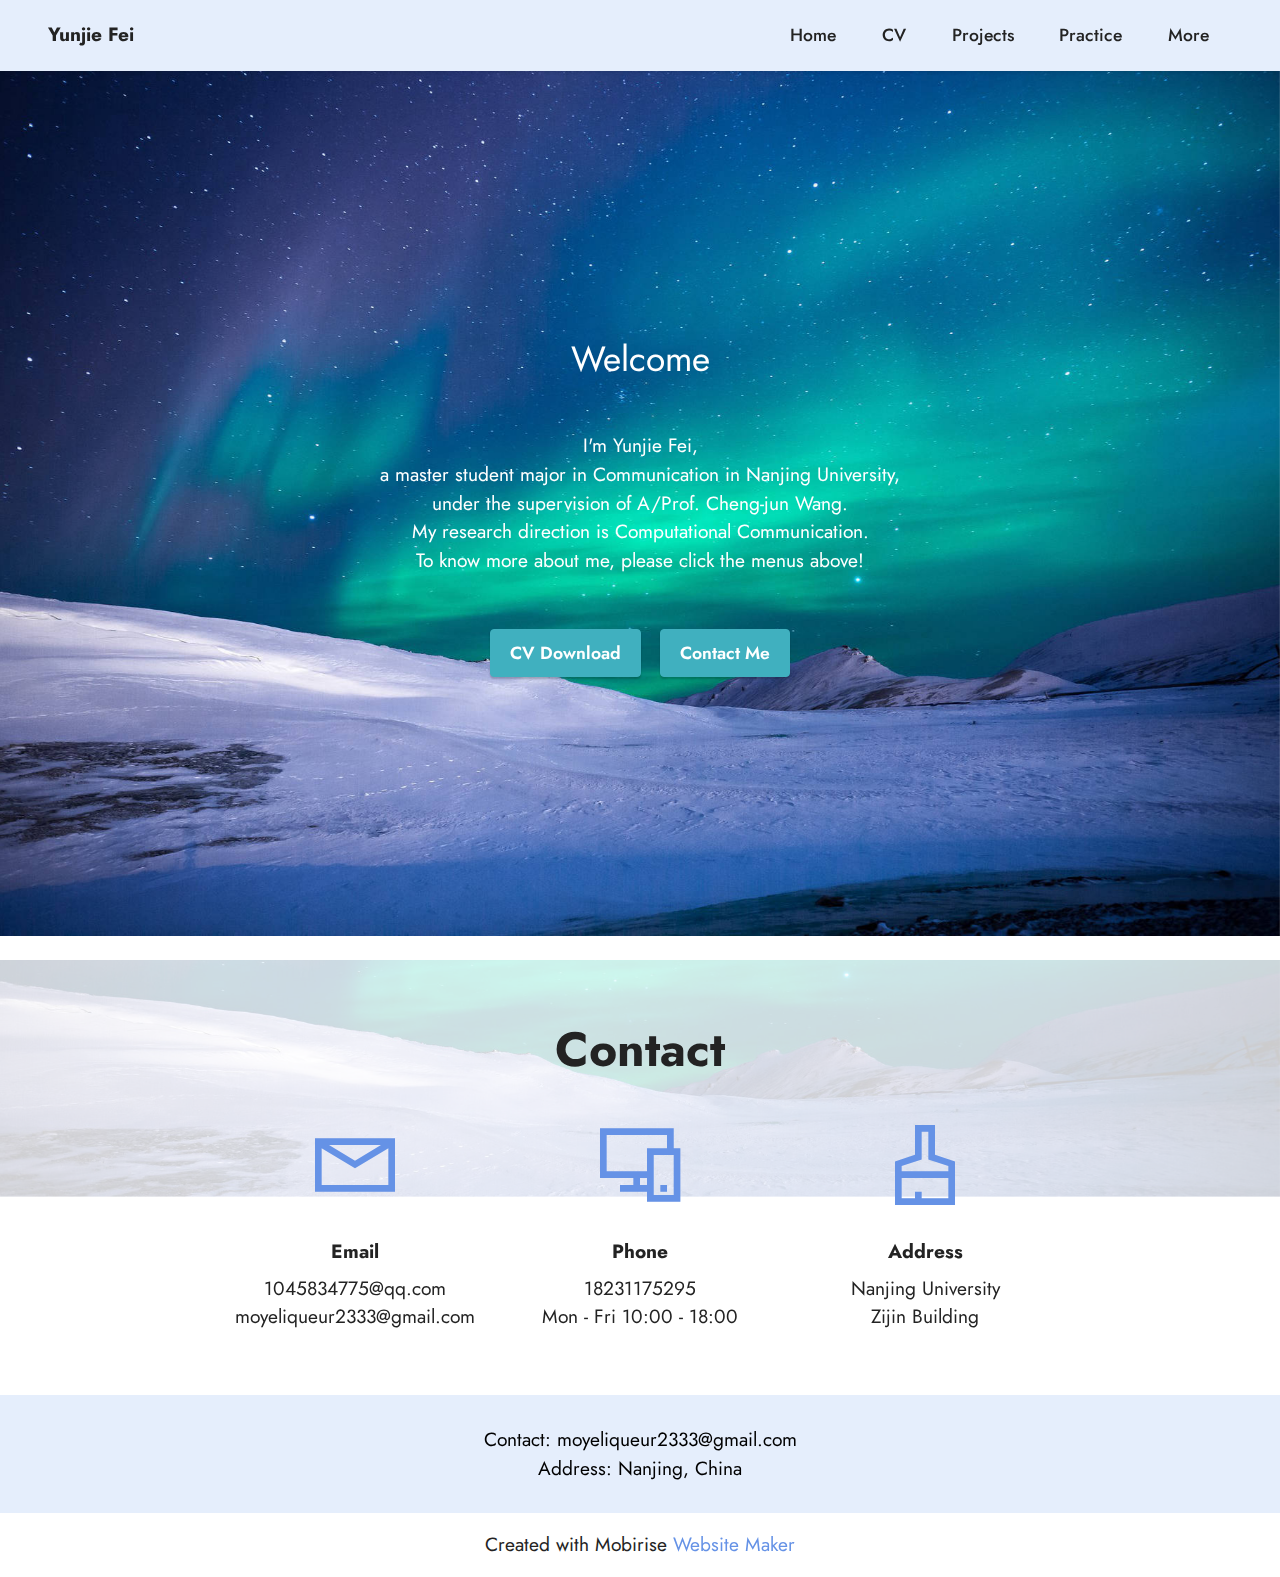
==== index.html @ 23d81fe5 "1st" ====
<!DOCTYPE html>
<html  >
<head>
  <!-- Site made with Mobirise Website Builder v5.6.13, https://mobirise.com -->
  <meta charset="UTF-8">
  <meta http-equiv="X-UA-Compatible" content="IE=edge">
  <meta name="generator" content="Mobirise v5.6.13, mobirise.com">
  <meta name="twitter:card" content="summary_large_image"/>
  <meta name="twitter:image:src" content="">
  <meta property="og:image" content="">
  <meta name="twitter:title" content="Home">
  <meta name="viewport" content="width=device-width, initial-scale=1, minimum-scale=1">
  <link rel="shortcut icon" href="assets/images/logo.png" type="image/x-icon">
  <meta name="description" content="">
  
  
  <title>Home</title>
  <link rel="stylesheet" href="assets/web/assets/mobirise-icons2/mobirise2.css">
  <link rel="stylesheet" href="assets/bootstrap/css/bootstrap.min.css">
  <link rel="stylesheet" href="assets/bootstrap/css/bootstrap-grid.min.css">
  <link rel="stylesheet" href="assets/bootstrap/css/bootstrap-reboot.min.css">
  <link rel="stylesheet" href="assets/parallax/jarallax.css">
  <link rel="stylesheet" href="assets/dropdown/css/style.css">
  <link rel="stylesheet" href="assets/socicon/css/styles.css">
  <link rel="stylesheet" href="assets/theme/css/style.css">
  <link rel="preload" href="https://fonts.googleapis.com/css?family=Jost:100,200,300,400,500,600,700,800,900,100i,200i,300i,400i,500i,600i,700i,800i,900i&display=swap" as="style" onload="this.onload=null;this.rel='stylesheet'">
  <noscript><link rel="stylesheet" href="https://fonts.googleapis.com/css?family=Jost:100,200,300,400,500,600,700,800,900,100i,200i,300i,400i,500i,600i,700i,800i,900i&display=swap"></noscript>
  <link rel="preload" as="style" href="assets/mobirise/css/mbr-additional.css"><link rel="stylesheet" href="assets/mobirise/css/mbr-additional.css" type="text/css">
  
  
  
  
</head>
<body>
  
  <section data-bs-version="5.1" class="menu menu1 cid-thtM3YUhGp" once="menu" id="menu1-1f">
    

    <nav class="navbar navbar-dropdown navbar-fixed-top navbar-expand-lg">
        <div class="container-fluid">
            <div class="navbar-brand">
                
                <span class="navbar-caption-wrap"><a class="navbar-caption text-black display-7" href="https://mobiri.se">Yunjie Fei</a></span>
            </div>
            <button class="navbar-toggler" type="button" data-toggle="collapse" data-bs-toggle="collapse" data-target="#navbarSupportedContent" data-bs-target="#navbarSupportedContent" aria-controls="navbarNavAltMarkup" aria-expanded="false" aria-label="Toggle navigation">
                <div class="hamburger">
                    <span></span>
                    <span></span>
                    <span></span>
                    <span></span>
                </div>
            </button>
            <div class="collapse navbar-collapse" id="navbarSupportedContent">
                <ul class="navbar-nav nav-dropdown nav-right" data-app-modern-menu="true"><li class="nav-item"><a class="nav-link link text-black text-primary display-4" href="index.html">Home</a></li>
                    <li class="nav-item"><a class="nav-link link text-black text-primary display-4" href="page1.html">CV</a></li><li class="nav-item"><a class="nav-link link text-black text-primary display-4" href="page2.html">Projects</a></li><li class="nav-item"><a class="nav-link link text-black text-primary display-4" href="page3.html">Practice</a></li>
                    <li class="nav-item"><a class="nav-link link text-black text-primary display-4" href="page4.html">More</a>
                    </li></ul>
                
                
            </div>
        </div>
    </nav>
</section>

<section data-bs-version="5.1" class="header1 cid-s48MCQYojq mbr-fullscreen mbr-parallax-background" id="header1-f">

    

    <div class="mbr-overlay" style="opacity: 0; background-color: rgb(255, 255, 255);"></div>

    <div class="align-center container">
        <div class="row justify-content-center">
            <div class="col-12 col-lg-8">
                <h1 class="mbr-section-title mbr-fonts-style mb-3 display-5">Welcome</h1>
                
                <p class="mbr-text mbr-fonts-style display-7"><br>I'm Yunjie Fei, <br>a master student major in Communication in Nanjing University,<br>under the supervision of A/Prof. Cheng-jun Wang.<br>My research direction is Computational Communication.<br>To know more about me, please click the menus above!<br><br></p>
                <div class="mbr-section-btn mt-3"><a class="btn btn-success display-4" href="assets/files/.pdf">CV Download</a> <a class="btn btn-success display-4" href="index.html#features1-l">Contact Me</a></div>
            </div>
        </div>
    </div>
</section>

<section data-bs-version="5.1" class="features1 cid-thstaQ5PA2 mbr-parallax-background" id="features1-l">
    

    
    <div class="mbr-overlay" style="opacity: 0.8; background-color: rgb(255, 255, 255);">
    </div>
    <div class="container">
        <div class="row">
            <div class="col-12 col-lg-9">
                <h3 class="mbr-section-title mbr-fonts-style align-center mb-0 display-2">
                    <strong>Contact</strong></h3>
                
            </div>
        </div>
        <div class="row">
            <div class="card col-12 col-md-6 col-lg-3">
                <div class="card-wrapper">
                    <div class="card-box align-center">
                        <div class="iconfont-wrapper">
                            <span class="mbr-iconfont mobi-mbri-letter mobi-mbri"></span>
                        </div>
                        <h5 class="card-title mbr-fonts-style display-7"><strong>Email</strong></h5>
                        <p class="card-text mbr-fonts-style display-7">1045834775@qq.com<br>moyeliqueur2333@gmail.com</p>
                    </div>
                </div>
            </div>
            <div class="card col-12 col-md-6 col-lg-3">
                <div class="card-wrapper">
                    <div class="card-box align-center">
                        <div class="iconfont-wrapper">
                            <span class="mbr-iconfont mobi-mbri-responsive-2 mobi-mbri"></span>
                        </div>
                        <h5 class="card-title mbr-fonts-style display-7"><strong>Phone</strong></h5>
                        <p class="card-text mbr-fonts-style display-7">18231175295<br>Mon - Fri 10:00 - 18:00</p>
                    </div>
                </div>
            </div>
            <div class="card col-12 col-md-6 col-lg-3">
                <div class="card-wrapper">
                    <div class="card-box align-center">
                        <div class="iconfont-wrapper">
                            <span class="mbr-iconfont mobi-mbri-website-theme-2 mobi-mbri"></span>
                        </div>
                        <h5 class="card-title mbr-fonts-style display-7"><strong>Address</strong></h5>
                        <p class="card-text mbr-fonts-style display-7">Nanjing University<br>Zijin&nbsp;Building</p>
                    </div>
                </div>
            </div>
            
        </div>
    </div>
</section>

<section data-bs-version="5.1" class="footer7 cid-thtQmMXb8E" once="footers" id="footer7-1h">

    

    

    <div class="container">
        <div class="media-container-row align-center mbr-white">
            <div class="col-12">
                <p class="mbr-text mb-0 mbr-fonts-style display-7">Contact: moyeliqueur2333@gmail.com<br>Address: Nanjing, China<br></p>
            </div>
        </div>
    </div>
</section><section class="display-7" style="padding: 0;align-items: center;justify-content: center;flex-wrap: wrap;    align-content: center;display: flex;position: relative;height: 4rem;"><a href="https://mobiri.se/2869797" style="flex: 1 1;height: 4rem;position: absolute;width: 100%;z-index: 1;"><img alt="" style="height: 4rem;" src="[data-uri]"></a><p style="margin: 0;text-align: center;" class="display-7">Created with Mobirise &#8204;</p><a style="z-index:1" href="https://mobirise.com/website-maker.html">Website Maker</a></section><script src="assets/bootstrap/js/bootstrap.bundle.min.js"></script>  <script src="assets/parallax/jarallax.js"></script>  <script src="assets/smoothscroll/smooth-scroll.js"></script>  <script src="assets/ytplayer/index.js"></script>  <script src="assets/dropdown/js/navbar-dropdown.js"></script>  <script src="assets/theme/js/script.js"></script>  
  
  
</body>
</html>
---- assets/web/assets/mobirise-icons2/mobirise2.css ----
@font-face {
  font-family: 'Moririse2';
  font-display: swap;
  src:  url('mobirise2.eot?f2bix4');
  src:  url('mobirise2.eot?f2bix4#iefix') format('embedded-opentype'),
    url('mobirise2.ttf?f2bix4') format('truetype'),
    url('mobirise2.woff?f2bix4') format('woff'),
    url('mobirise2.svg?f2bix4#mobirise2') format('svg');
  font-weight: normal;
  font-style: normal;
}

[class^="mobi-"], [class*=" mobi-"] {
  /* use !important to prevent issues with browser extensions that change fonts */
  font-family: 'Moririse2' !important;
  speak: none;
  font-style: normal;
  font-weight: normal;
  font-variant: normal;
  text-transform: none;
  line-height: 1;

  /* Better Font Rendering =========== */
  -webkit-font-smoothing: antialiased;
  -moz-osx-font-smoothing: grayscale;
}

.mobi-mbri-add-submenu:before {
  content: "\e900";
}
.mobi-mbri-alert:before {
  content: "\e901";
}
.mobi-mbri-align-center:before {
  content: "\e902";
}
.mobi-mbri-align-justify:before {
  content: "\e903";
}
.mobi-mbri-align-left:before {
  content: "\e904";
}
.mobi-mbri-align-right:before {
  content: "\e905";
}
.mobi-mbri-android:before {
  content: "\e906";
}
.mobi-mbri-apple:before {
  content: "\e907";
}
.mobi-mbri-arrow-down:before {
  content: "\e908";
}
.mobi-mbri-arrow-next:before {
  content: "\e909";
}
.mobi-mbri-arrow-prev:before {
  content: "\e90a";
}
.mobi-mbri-arrow-up:before {
  content: "\e90b";
}
.mobi-mbri-bold:before {
  content: "\e90c";
}
.mobi-mbri-bookmark:before {
  content: "\e90d";
}
.mobi-mbri-bootstrap:before {
  content: "\e90e";
}
.mobi-mbri-briefcase:before {
  content: "\e90f";
}
.mobi-mbri-browse:before {
  content: "\e910";
}
.mobi-mbri-bulleted-list:before {
  content: "\e911";
}
.mobi-mbri-calendar:before {
  content: "\e912";
}
.mobi-mbri-camera:before {
  content: "\e913";
}
.mobi-mbri-cart-add:before {
  content: "\e914";
}
.mobi-mbri-cart-full:before {
  content: "\e915";
}
.mobi-mbri-cash:before {
  content: "\e916";
}
.mobi-mbri-change-style:before {
  content: "\e917";
}
.mobi-mbri-chat:before {
  content: "\e918";
}
.mobi-mbri-clock:before {
  content: "\e919";
}
.mobi-mbri-close:before {
  content: "\e91a";
}
.mobi-mbri-cloud:before {
  content: "\e91b";
}
.mobi-mbri-code:before {
  content: "\e91c";
}
.mobi-mbri-contact-form:before {
  content: "\e91d";
}
.mobi-mbri-credit-card:before {
  content: "\e91e";
}
.mobi-mbri-cursor-click:before {
  content: "\e91f";
}
.mobi-mbri-cust-feedback:before {
  content: "\e920";
}
.mobi-mbri-database:before {
  content: "\e921";
}
.mobi-mbri-delivery:before {
  content: "\e922";
}
.mobi-mbri-desktop:before {
  content: "\e923";
}
.mobi-mbri-devices:before {
  content: "\e924";
}
.mobi-mbri-down:before {
  content: "\e925";
}
.mobi-mbri-download-2:before {
  content: "\e926";
}
.mobi-mbri-download:before {
  content: "\e927";
}
.mobi-mbri-drag-n-drop-2:before {
  content: "\e928";
}
.mobi-mbri-drag-n-drop:before {
  content: "\e929";
}
.mobi-mbri-edit-2:before {
  content: "\e92a";
}
.mobi-mbri-edit:before {
  content: "\e92b";
}
.mobi-mbri-error:before {
  content: "\e92c";
}
.mobi-mbri-extension:before {
  content: "\e92d";
}
.mobi-mbri-features:before {
  content: "\e92e";
}
.mobi-mbri-file:before {
  content: "\e92f";
}
.mobi-mbri-flag:before {
  content: "\e930";
}
.mobi-mbri-folder:before {
  content: "\e931";
}
.mobi-mbri-gift:before {
  content: "\e932";
}
.mobi-mbri-github:before {
  content: "\e933";
}
.mobi-mbri-globe-2:before {
  content: "\e934";
}
.mobi-mbri-globe:before {
  content: "\e935";
}
.mobi-mbri-growing-chart:before {
  content: "\e936";
}
.mobi-mbri-hearth:before {
  content: "\e937";
}
.mobi-mbri-help:before {
  content: "\e938";
}
.mobi-mbri-home:before {
  content: "\e939";
}
.mobi-mbri-hot-cup:before {
  content: "\e93a";
}
.mobi-mbri-idea:before {
  content: "\e93b";
}
.mobi-mbri-image-gallery:before {
  content: "\e93c";
}
.mobi-mbri-image-slider:before {
  content: "\e93d";
}
.mobi-mbri-info:before {
  content: "\e93e";
}
.mobi-mbri-italic:before {
  content: "\e93f";
}
.mobi-mbri-key:before {
  content: "\e940";
}
.mobi-mbri-laptop:before {
  content: "\e941";
}
.mobi-mbri-layers:before {
  content: "\e942";
}
.mobi-mbri-left-right:before {
  content: "\e943";
}
.mobi-mbri-left:before {
  content: "\e944";
}
.mobi-mbri-letter:before {
  content: "\e945";
}
.mobi-mbri-like:before {
  content: "\e946";
}
.mobi-mbri-link:before {
  content: "\e947";
}
.mobi-mbri-lock:before {
  content: "\e948";
}
.mobi-mbri-login:before {
  content: "\e949";
}
.mobi-mbri-logout:before {
  content: "\e94a";
}
.mobi-mbri-magic-stick:before {
  content: "\e94b";
}
.mobi-mbri-map-pin:before {
  content: "\e94c";
}
.mobi-mbri-menu:before {
  content: "\e94d";
}
.mobi-mbri-mobile-2:before {
  content: "\e94e";
}
.mobi-mbri-mobile-horizontal:before {
  content: "\e94f";
}
.mobi-mbri-mobile:before {
  content: "\e950";
}
.mobi-mbri-mobirise:before {
  content: "\e951";
}
.mobi-mbri-more-horizontal:before {
  content: "\e952";
}
.mobi-mbri-more-vertical:before {
  content: "\e953";
}
.mobi-mbri-music:before {
  content: "\e954";
}
.mobi-mbri-new-file:before {
  content: "\e955";
}
.mobi-mbri-numbered-list:before {
  content: "\e956";
}
.mobi-mbri-opened-folder:before {
  content: "\e957";
}
.mobi-mbri-pages:before {
  content: "\e958";
}
.mobi-mbri-paper-plane:before {
  content: "\e959";
}
.mobi-mbri-paperclip:before {
  content: "\e95a";
}
.mobi-mbri-phone:before {
  content: "\e95b";
}
.mobi-mbri-photo:before {
  content: "\e95c";
}
.mobi-mbri-photos:before {
  content: "\e95d";
}
.mobi-mbri-pin:before {
  content: "\e95e";
}
.mobi-mbri-play:before {
  content: "\e95f";
}
.mobi-mbri-plus:before {
  content: "\e960";
}
.mobi-mbri-preview:before {
  content: "\e961";
}
.mobi-mbri-print:before {
  content: "\e962";
}
.mobi-mbri-protect:before {
  content: "\e963";
}
.mobi-mbri-question:before {
  content: "\e964";
}
.mobi-mbri-quote-left:before {
  content: "\e965";
}
.mobi-mbri-quote-right:before {
  content: "\e966";
}
.mobi-mbri-redo:before {
  content: "\e967";
}
.mobi-mbri-refresh:before {
  content: "\e968";
}
.mobi-mbri-responsive-2:before {
  content: "\e969";
}
.mobi-mbri-responsive:before {
  content: "\e96a";
}
.mobi-mbri-right:before {
  content: "\e96b";
}
.mobi-mbri-rocket:before {
  content: "\e96c";
}
.mobi-mbri-sad-face:before {
  content: "\e96d";
}
.mobi-mbri-sale:before {
  content: "\e96e";
}
.mobi-mbri-save:before {
  content: "\e96f";
}
.mobi-mbri-search:before {
  content: "\e970";
}
.mobi-mbri-setting-2:before {
  content: "\e971";
}
.mobi-mbri-setting-3:before {
  content: "\e972";
}
.mobi-mbri-setting:before {
  content: "\e973";
}
.mobi-mbri-share:before {
  content: "\e974";
}
.mobi-mbri-shopping-bag:before {
  content: "\e975";
}
.mobi-mbri-shopping-basket:before {
  content: "\e976";
}
.mobi-mbri-shopping-cart:before {
  content: "\e977";
}
.mobi-mbri-sites:before {
  content: "\e978";
}
.mobi-mbri-smile-face:before {
  content: "\e979";
}
.mobi-mbri-speed:before {
  content: "\e97a";
}
.mobi-mbri-star:before {
  content: "\e97b";
}
.mobi-mbri-success:before {
  content: "\e97c";
}
.mobi-mbri-sun:before {
  content: "\e97d";
}
.mobi-mbri-sun2:before {
  content: "\e97e";
}
.mobi-mbri-tablet-vertical:before {
  content: "\e97f";
}
.mobi-mbri-tablet:before {
  content: "\e980";
}
.mobi-mbri-target:before {
  content: "\e981";
}
.mobi-mbri-timer:before {
  content: "\e982";
}
.mobi-mbri-to-ftp:before {
  content: "\e983";
}
.mobi-mbri-to-local-drive:before {
  content: "\e984";
}
.mobi-mbri-touch-swipe:before {
  content: "\e985";
}
.mobi-mbri-touch:before {
  content: "\e986";
}
.mobi-mbri-trash:before {
  content: "\e987";
}
.mobi-mbri-underline:before {
  content: "\e988";
}
.mobi-mbri-undo:before {
  content: "\e989";
}
.mobi-mbri-unlink:before {
  content: "\e98a";
}
.mobi-mbri-unlock:before {
  content: "\e98b";
}
.mobi-mbri-up-down:before {
  content: "\e98c";
}
.mobi-mbri-up:before {
  content: "\e98d";
}
.mobi-mbri-update:before {
  content: "\e98e";
}
.mobi-mbri-upload-2:before {
  content: "\e98f";
}
.mobi-mbri-upload:before {
  content: "\e990";
}
.mobi-mbri-user-2:before {
  content: "\e991";
}
.mobi-mbri-user:before {
  content: "\e992";
}
.mobi-mbri-users:before {
  content: "\e993";
}
.mobi-mbri-video-play:before {
  content: "\e994";
}
.mobi-mbri-video:before {
  content: "\e995";
}
.mobi-mbri-watch:before {
  content: "\e996";
}
.mobi-mbri-website-theme-2:before {
  content: "\e997";
}
.mobi-mbri-website-theme:before {
  content: "\e998";
}
.mobi-mbri-wifi:before {
  content: "\e999";
}
.mobi-mbri-windows:before {
  content: "\e99a";
}
.mobi-mbri-zoom-in:before {
  content: "\e99b";
}
.mobi-mbri-zoom-out:before {
  content: "\e99c";
}
---- assets/parallax/jarallax.css ----
.jarallax {
    position: relative;
    z-index: 0;
}
.jarallax > .jarallax-img {
    position: absolute;
    object-fit: cover;
    /* support for plugin https://github.com/bfred-it/object-fit-images */
    font-family: 'object-fit: cover;';
    top: 0;
    left: 0;
    width: 100%;
    height: 100%;
    z-index: -1;
}
---- assets/dropdown/css/style.css ----
.navbar-dropdown {
  left: 0;
  padding: 0;
  position: absolute;
  right: 0;
  top: 0;
  transition: all 0.45s ease;
  z-index: 1030;
  background: #282828; }
  .navbar-dropdown .navbar-logo {
    margin-right: 0.8rem;
    transition: margin 0.3s ease-in-out;
    vertical-align: middle; }
    .navbar-dropdown .navbar-logo img {
      height: 3.125rem;
      transition: all 0.3s ease-in-out; }
    .navbar-dropdown .navbar-logo.mbr-iconfont {
      font-size: 3.125rem;
      line-height: 3.125rem; }
  .navbar-dropdown .navbar-caption {
    font-weight: 700;
    white-space: normal;
    vertical-align: -4px;
    line-height: 3.125rem !important; }
    .navbar-dropdown .navbar-caption, .navbar-dropdown .navbar-caption:hover {
      color: inherit;
      text-decoration: none; }
  .navbar-dropdown .mbr-iconfont + .navbar-caption {
    vertical-align: -1px; }
  .navbar-dropdown.navbar-fixed-top {
    position: fixed; }
  .navbar-dropdown .navbar-brand span {
    vertical-align: -4px; }
  .navbar-dropdown.bg-color.transparent {
    background: none; }
  .navbar-dropdown.navbar-short .navbar-brand {
    padding: 0.625rem 0; }
    .navbar-dropdown.navbar-short .navbar-brand span {
      vertical-align: -1px; }
  .navbar-dropdown.navbar-short .navbar-caption {
    line-height: 2.375rem !important;
    vertical-align: -2px; }
  .navbar-dropdown.navbar-short .navbar-logo {
    margin-right: 0.5rem; }
    .navbar-dropdown.navbar-short .navbar-logo img {
      height: 2.375rem; }
    .navbar-dropdown.navbar-short .navbar-logo.mbr-iconfont {
      font-size: 2.375rem;
      line-height: 2.375rem; }
  .navbar-dropdown.navbar-short .mbr-table-cell {
    height: 3.625rem; }
  .navbar-dropdown .navbar-close {
    left: 0.6875rem;
    position: fixed;
    top: 0.75rem;
    z-index: 1000; }
  .navbar-dropdown .hamburger-icon {
    content: "";
    display: inline-block;
    vertical-align: middle;
    width: 16px;
    -webkit-box-shadow: 0 -6px 0 1px #282828,0 0 0 1px #282828,0 6px 0 1px #282828;
    -moz-box-shadow: 0 -6px 0 1px #282828,0 0 0 1px #282828,0 6px 0 1px #282828;
    box-shadow: 0 -6px 0 1px #282828,0 0 0 1px #282828,0 6px 0 1px #282828; }

.dropdown-menu .dropdown-toggle[data-toggle="dropdown-submenu"]::after {
  border-bottom: 0.35em solid transparent;
  border-left: 0.35em solid;
  border-right: 0;
  border-top: 0.35em solid transparent;
  margin-left: 0.3rem; }

.dropdown-menu .dropdown-item:focus {
  outline: 0; }

.nav-dropdown {
  font-size: 0.75rem;
  font-weight: 500;
  height: auto !important; }
  .nav-dropdown .nav-btn {
    padding-left: 1rem; }
  .nav-dropdown .link {
    margin: .667em 1.667em;
    font-weight: 500;
    padding: 0;
    transition: color .2s ease-in-out; }
    .nav-dropdown .link.dropdown-toggle {
      margin-right: 2.583em; }
      .nav-dropdown .link.dropdown-toggle::after {
        margin-left: .25rem;
        border-top: 0.35em solid;
        border-right: 0.35em solid transparent;
        border-left: 0.35em solid transparent;
        border-bottom: 0; }
      .nav-dropdown .link.dropdown-toggle[aria-expanded="true"] {
        margin: 0;
        padding: 0.667em 3.263em  0.667em 1.667em; }
  .nav-dropdown .link::after,
  .nav-dropdown .dropdown-item::after {
    color: inherit; }
  .nav-dropdown .btn {
    font-size: 0.75rem;
    font-weight: 700;
    letter-spacing: 0;
    margin-bottom: 0;
    padding-left: 1.25rem;
    padding-right: 1.25rem; }
  .nav-dropdown .dropdown-menu {
    border-radius: 0;
    border: 0;
    left: 0;
    margin: 0;
    padding-bottom: 1.25rem;
    padding-top: 1.25rem;
    position: relative; }
  .nav-dropdown .dropdown-submenu {
    margin-left: 0.125rem;
    top: 0; }
  .nav-dropdown .dropdown-item {
    font-weight: 500;
    line-height: 2;
    padding: 0.3846em 4.615em 0.3846em 1.5385em;
    position: relative;
    transition: color .2s ease-in-out, background-color .2s ease-in-out; }
    .nav-dropdown .dropdown-item::after {
      margin-top: -0.3077em;
      position: absolute;
      right: 1.1538em;
      top: 50%; }
    .nav-dropdown .dropdown-item:focus, .nav-dropdown .dropdown-item:hover {
      background: none; }

@media (max-width: 767px) {
  .nav-dropdown.navbar-toggleable-sm {
    bottom: 0;
    display: none;
    left: 0;
    overflow-x: hidden;
    position: fixed;
    top: 0;
    transform: translateX(-100%);
    -ms-transform: translateX(-100%);
    -webkit-transform: translateX(-100%);
    width: 18.75rem;
    z-index: 999; } }
.nav-dropdown.navbar-toggleable-xl {
  bottom: 0;
  display: none;
  left: 0;
  overflow-x: hidden;
  position: fixed;
  top: 0;
  transform: translateX(-100%);
  -ms-transform: translateX(-100%);
  -webkit-transform: translateX(-100%);
  width: 18.75rem;
  z-index: 999; }

.nav-dropdown-sm {
  display: block !important;
  overflow-x: hidden;
  overflow: auto;
  padding-top: 3.875rem; }
  .nav-dropdown-sm::after {
    content: "";
    display: block;
    height: 3rem;
    width: 100%; }
  .nav-dropdown-sm.collapse.in ~ .navbar-close {
    display: block !important; }
  .nav-dropdown-sm.collapsing, .nav-dropdown-sm.collapse.in {
    transform: translateX(0);
    -ms-transform: translateX(0);
    -webkit-transform: translateX(0);
    transition: all 0.25s ease-out;
    -webkit-transition: all 0.25s ease-out;
    background: #282828; }
  .nav-dropdown-sm.collapsing[aria-expanded="false"] {
    transform: translateX(-100%);
    -ms-transform: translateX(-100%);
    -webkit-transform: translateX(-100%); }
  .nav-dropdown-sm .nav-item {
    display: block;
    margin-left: 0 !important;
    padding-left: 0; }
  .nav-dropdown-sm .link,
  .nav-dropdown-sm .dropdown-item {
    border-top: 1px dotted rgba(255, 255, 255, 0.1);
    font-size: 0.8125rem;
    line-height: 1.6;
    margin: 0 !important;
    padding: 0.875rem 2.4rem 0.875rem 1.5625rem !important;
    position: relative;
    white-space: normal; }
    .nav-dropdown-sm .link:focus, .nav-dropdown-sm .link:hover,
    .nav-dropdown-sm .dropdown-item:focus,
    .nav-dropdown-sm .dropdown-item:hover {
      background: rgba(0, 0, 0, 0.2) !important;
      color: #c0a375; }
  .nav-dropdown-sm .nav-btn {
    position: relative;
    padding: 1.5625rem 1.5625rem 0 1.5625rem; }
    .nav-dropdown-sm .nav-btn::before {
      border-top: 1px dotted rgba(255, 255, 255, 0.1);
      content: "";
      left: 0;
      position: absolute;
      top: 0;
      width: 100%; }
    .nav-dropdown-sm .nav-btn + .nav-btn {
      padding-top: 0.625rem; }
      .nav-dropdown-sm .nav-btn + .nav-btn::before {
        display: none; }
  .nav-dropdown-sm .btn {
    padding: 0.625rem 0; }
  .nav-dropdown-sm .dropdown-toggle[data-toggle="dropdown-submenu"]::after {
    margin-left: .25rem;
    border-top: 0.35em solid;
    border-right: 0.35em solid transparent;
    border-left: 0.35em solid transparent;
    border-bottom: 0; }
  .nav-dropdown-sm .dropdown-toggle[data-toggle="dropdown-submenu"][aria-expanded="true"]::after {
    border-top: 0;
    border-right: 0.35em solid transparent;
    border-left: 0.35em solid transparent;
    border-bottom: 0.35em solid; }
  .nav-dropdown-sm .dropdown-menu {
    margin: 0;
    padding: 0;
    position: relative;
    top: 0;
    left: 0;
    width: 100%;
    border: 0;
    float: none;
    border-radius: 0;
    background: none; }
  .nav-dropdown-sm .dropdown-submenu {
    left: 100%;
    margin-left: 0.125rem;
    margin-top: -1.25rem;
    top: 0; }

.navbar-toggleable-sm .nav-dropdown .dropdown-menu {
  position: absolute; }

.navbar-toggleable-sm .nav-dropdown .dropdown-submenu {
  left: 100%;
  margin-left: 0.125rem;
  margin-top: -1.25rem;
  top: 0; }

.navbar-toggleable-sm.opened .nav-dropdown .dropdown-menu {
  position: relative; }

.navbar-toggleable-sm.opened .nav-dropdown .dropdown-submenu {
  left: 0;
  margin-left: 00rem;
  margin-top: 0rem;
  top: 0; }

.is-builder .nav-dropdown.collapsing {
  transition: none !important; }
---- assets/socicon/css/styles.css ----
@charset "UTF-8";

@font-face {
  font-family: 'Socicon';
  src:  url('../fonts/socicon.eot');
  src:  url('../fonts/socicon.eot?#iefix') format('embedded-opentype'),
    url('../fonts/socicon.woff2') format('woff2'),
    url('../fonts/socicon.ttf') format('truetype'),
    url('../fonts/socicon.woff') format('woff'),
    url('../fonts/socicon.svg#socicon') format('svg');
  font-weight: normal;
  font-style: normal;
  font-display: swap;
}

[data-icon]:before {
  font-family: "socicon" !important;
  content: attr(data-icon);
  font-style: normal !important;
  font-weight: normal !important;
  font-variant: normal !important;
  text-transform: none !important;
  speak: none;
  line-height: 1;
  -webkit-font-smoothing: antialiased;
  -moz-osx-font-smoothing: grayscale;
}

[class^="socicon-"], [class*=" socicon-"] {
  /* use !important to prevent issues with browser extensions that change fonts */
  font-family: 'Socicon' !important;
  speak: none;
  font-style: normal;
  font-weight: normal;
  font-variant: normal;
  text-transform: none;
  line-height: 1;

  /* Better Font Rendering =========== */
  -webkit-font-smoothing: antialiased;
  -moz-osx-font-smoothing: grayscale;
}

.socicon-eitaa:before {
  content: "\e97c";
}
.socicon-soroush:before {
  content: "\e97d";
}
.socicon-bale:before {
  content: "\e97e";
}
.socicon-zazzle:before {
  content: "\e97b";
}
.socicon-society6:before {
  content: "\e97a";
}
.socicon-redbubble:before {
  content: "\e979";
}
.socicon-avvo:before {
  content: "\e978";
}
.socicon-stitcher:before {
  content: "\e977";
}
.socicon-googlehangouts:before {
  content: "\e974";
}
.socicon-dlive:before {
  content: "\e975";
}
.socicon-vsco:before {
  content: "\e976";
}
.socicon-flipboard:before {
  content: "\e973";
}
.socicon-ubuntu:before {
  content: "\e958";
}
.socicon-artstation:before {
  content: "\e959";
}
.socicon-invision:before {
  content: "\e95a";
}
.socicon-torial:before {
  content: "\e95b";
}
.socicon-collectorz:before {
  content: "\e95c";
}
.socicon-seenthis:before {
  content: "\e95d";
}
.socicon-googleplaymusic:before {
  content: "\e95e";
}
.socicon-debian:before {
  content: "\e95f";
}
.socicon-filmfreeway:before {
  content: "\e960";
}
.socicon-gnome:before {
  content: "\e961";
}
.socicon-itchio:before {
  content: "\e962";
}
.socicon-jamendo:before {
  content: "\e963";
}
.socicon-mix:before {
  content: "\e964";
}
.socicon-sharepoint:before {
  content: "\e965";
}
.socicon-tinder:before {
  content: "\e966";
}
.socicon-windguru:before {
  content: "\e967";
}
.socicon-cdbaby:before {
  content: "\e968";
}
.socicon-elementaryos:before {
  content: "\e969";
}
.socicon-stage32:before {
  content: "\e96a";
}
.socicon-tiktok:before {
  content: "\e96b";
}
.socicon-gitter:before {
  content: "\e96c";
}
.socicon-letterboxd:before {
  content: "\e96d";
}
.socicon-threema:before {
  content: "\e96e";
}
.socicon-splice:before {
  content: "\e96f";
}
.socicon-metapop:before {
  content: "\e970";
}
.socicon-naver:before {
  content: "\e971";
}
.socicon-remote:before {
  content: "\e972";
}
.socicon-internet:before {
  content: "\e957";
}
.socicon-moddb:before {
  content: "\e94b";
}
.socicon-indiedb:before {
  content: "\e94c";
}
.socicon-traxsource:before {
  content: "\e94d";
}
.socicon-gamefor:before {
  content: "\e94e";
}
.socicon-pixiv:before {
  content: "\e94f";
}
.socicon-myanimelist:before {
  content: "\e950";
}
.socicon-blackberry:before {
  content: "\e951";
}
.socicon-wickr:before {
  content: "\e952";
}
.socicon-spip:before {
  content: "\e953";
}
.socicon-napster:before {
  content: "\e954";
}
.socicon-beatport:before {
  content: "\e955";
}
.socicon-hackerone:before {
  content: "\e956";
}
.socicon-hackernews:before {
  content: "\e946";
}
.socicon-smashwords:before {
  content: "\e947";
}
.socicon-kobo:before {
  content: "\e948";
}
.socicon-bookbub:before {
  content: "\e949";
}
.socicon-mailru:before {
  content: "\e94a";
}
.socicon-gitlab:before {
  content: "\e945";
}
.socicon-instructables:before {
  content: "\e944";
}
.socicon-portfolio:before {
  content: "\e943";
}
.socicon-codered:before {
  content: "\e940";
}
.socicon-origin:before {
  content: "\e941";
}
.socicon-nextdoor:before {
  content: "\e942";
}
.socicon-udemy:before {
  content: "\e93f";
}
.socicon-livemaster:before {
  content: "\e93e";
}
.socicon-crunchbase:before {
  content: "\e93b";
}
.socicon-homefy:before {
  content: "\e93c";
}
.socicon-calendly:before {
  content: "\e93d";
}
.socicon-realtor:before {
  content: "\e90f";
}
.socicon-tidal:before {
  content: "\e910";
}
.socicon-qobuz:before {
  content: "\e911";
}
.socicon-natgeo:before {
  content: "\e912";
}
.socicon-mastodon:before {
  content: "\e913";
}
.socicon-unsplash:before {
  content: "\e914";
}
.socicon-homeadvisor:before {
  content: "\e915";
}
.socicon-angieslist:before {
  content: "\e916";
}
.socicon-codepen:before {
  content: "\e917";
}
.socicon-slack:before {
  content: "\e918";
}
.socicon-openaigym:before {
  content: "\e919";
}
.socicon-logmein:before {
  content: "\e91a";
}
.socicon-fiverr:before {
  content: "\e91b";
}
.socicon-gotomeeting:before {
  content: "\e91c";
}
.socicon-aliexpress:before {
  content: "\e91d";
}
.socicon-guru:before {
  content: "\e91e";
}
.socicon-appstore:before {
  content: "\e91f";
}
.socicon-homes:before {
  content: "\e920";
}
.socicon-zoom:before {
  content: "\e921";
}
.socicon-alibaba:before {
  content: "\e922";
}
.socicon-craigslist:before {
  content: "\e923";
}
.socicon-wix:before {
  content: "\e924";
}
.socicon-redfin:before {
  content: "\e925";
}
.socicon-googlecalendar:before {
  content: "\e926";
}
.socicon-shopify:before {
  content: "\e927";
}
.socicon-freelancer:before {
  content: "\e928";
}
.socicon-seedrs:before {
  content: "\e929";
}
.socicon-bing:before {
  content: "\e92a";
}
.socicon-doodle:before {
  content: "\e92b";
}
.socicon-bonanza:before {
  content: "\e92c";
}
.socicon-squarespace:before {
  content: "\e92d";
}
.socicon-toptal:before {
  content: "\e92e";
}
.socicon-gust:before {
  content: "\e92f";
}
.socicon-ask:before {
  content: "\e930";
}
.socicon-trulia:before {
  content: "\e931";
}
.socicon-loomly:before {
  content: "\e932";
}
.socicon-ghost:before {
  content: "\e933";
}
.socicon-upwork:before {
  content: "\e934";
}
.socicon-fundable:before {
  content: "\e935";
}
.socicon-booking:before {
  content: "\e936";
}
.socicon-googlemaps:before {
  content: "\e937";
}
.socicon-zillow:before {
  content: "\e938";
}
.socicon-niconico:before {
  content: "\e939";
}
.socicon-toneden:before {
  content: "\e93a";
}
.socicon-augment:before {
  content: "\e908";
}
.socicon-bitbucket:before {
  content: "\e909";
}
.socicon-fyuse:before {
  content: "\e90a";
}
.socicon-yt-gaming:before {
  content: "\e90b";
}
.socicon-sketchfab:before {
  content: "\e90c";
}
.socicon-mobcrush:before {
  content: "\e90d";
}
.socicon-microsoft:before {
  content: "\e90e";
}
.socicon-pandora:before {
  content: "\e907";
}
.socicon-messenger:before {
  content: "\e906";
}
.socicon-gamewisp:before {
  content: "\e905";
}
.socicon-bloglovin:before {
  content: "\e904";
}
.socicon-tunein:before {
  content: "\e903";
}
.socicon-gamejolt:before {
  content: "\e901";
}
.socicon-trello:before {
  content: "\e902";
}
.socicon-spreadshirt:before {
  content: "\e900";
}
.socicon-500px:before {
  content: "\e000";
}
.socicon-8tracks:before {
  content: "\e001";
}
.socicon-airbnb:before {
  content: "\e002";
}
.socicon-alliance:before {
  content: "\e003";
}
.socicon-amazon:before {
  content: "\e004";
}
.socicon-amplement:before {
  content: "\e005";
}
.socicon-android:before {
  content: "\e006";
}
.socicon-angellist:before {
  content: "\e007";
}
.socicon-apple:before {
  content: "\e008";
}
.socicon-appnet:before {
  content: "\e009";
}
.socicon-baidu:before {
  content: "\e00a";
}
.socicon-bandcamp:before {
  content: "\e00b";
}
.socicon-battlenet:before {
  content: "\e00c";
}
.socicon-mixer:before {
  content: "\e00d";
}
.socicon-bebee:before {
  content: "\e00e";
}
.socicon-bebo:before {
  content: "\e00f";
}
.socicon-behance:before {
  content: "\e010";
}
.socicon-blizzard:before {
  content: "\e011";
}
.socicon-blogger:before {
  content: "\e012";
}
.socicon-buffer:before {
  content: "\e013";
}
.socicon-chrome:before {
  content: "\e014";
}
.socicon-coderwall:before {
  content: "\e015";
}
.socicon-curse:before {
  content: "\e016";
}
.socicon-dailymotion:before {
  content: "\e017";
}
.socicon-deezer:before {
  content: "\e018";
}
.socicon-delicious:before {
  content: "\e019";
}
.socicon-deviantart:before {
  content: "\e01a";
}
.socicon-diablo:before {
  content: "\e01b";
}
.socicon-digg:before {
  content: "\e01c";
}
.socicon-discord:before {
  content: "\e01d";
}
.socicon-disqus:before {
  content: "\e01e";
}
.socicon-douban:before {
  content: "\e01f";
}
.socicon-draugiem:before {
  content: "\e020";
}
.socicon-dribbble:before {
  content: "\e021";
}
.socicon-drupal:before {
  content: "\e022";
}
.socicon-ebay:before {
  content: "\e023";
}
.socicon-ello:before {
  content: "\e024";
}
.socicon-endomodo:before {
  content: "\e025";
}
.socicon-envato:before {
  content: "\e026";
}
.socicon-etsy:before {
  content: "\e027";
}
.socicon-facebook:before {
  content: "\e028";
}
.socicon-feedburner:before {
  content: "\e029";
}
.socicon-filmweb:before {
  content: "\e02a";
}
.socicon-firefox:before {
  content: "\e02b";
}
.socicon-flattr:before {
  content: "\e02c";
}
.socicon-flickr:before {
  content: "\e02d";
}
.socicon-formulr:before {
  content: "\e02e";
}
.socicon-forrst:before {
  content: "\e02f";
}
.socicon-foursquare:before {
  content: "\e030";
}
.socicon-friendfeed:before {
  content: "\e031";
}
.socicon-github:before {
  content: "\e032";
}
.socicon-goodreads:before {
  content: "\e033";
}
.socicon-google:before {
  content: "\e034";
}
.socicon-googlescholar:before {
  content: "\e035";
}
.socicon-googlegroups:before {
  content: "\e036";
}
.socicon-googlephotos:before {
  content: "\e037";
}
.socicon-googleplus:before {
  content: "\e038";
}
.socicon-grooveshark:before {
  content: "\e039";
}
.socicon-hackerrank:before {
  content: "\e03a";
}
.socicon-hearthstone:before {
  content: "\e03b";
}
.socicon-hellocoton:before {
  content: "\e03c";
}
.socicon-heroes:before {
  content: "\e03d";
}
.socicon-smashcast:before {
  content: "\e03e";
}
.socicon-horde:before {
  content: "\e03f";
}
.socicon-houzz:before {
  content: "\e040";
}
.socicon-icq:before {
  content: "\e041";
}
.socicon-identica:before {
  content: "\e042";
}
.socicon-imdb:before {
  content: "\e043";
}
.socicon-instagram:before {
  content: "\e044";
}
.socicon-issuu:before {
  content: "\e045";
}
.socicon-istock:before {
  content: "\e046";
}
.socicon-itunes:before {
  content: "\e047";
}
.socicon-keybase:before {
  content: "\e048";
}
.socicon-lanyrd:before {
  content: "\e049";
}
.socicon-lastfm:before {
  content: "\e04a";
}
.socicon-line:before {
  content: "\e04b";
}
.socicon-linkedin:before {
  content: "\e04c";
}
.socicon-livejournal:before {
  content: "\e04d";
}
.socicon-lyft:before {
  content: "\e04e";
}
.socicon-macos:before {
  content: "\e04f";
}
.socicon-mail:before {
  content: "\e050";
}
.socicon-medium:before {
  content: "\e051";
}
.socicon-meetup:before {
  content: "\e052";
}
.socicon-mixcloud:before {
  content: "\e053";
}
.socicon-modelmayhem:before {
  content: "\e054";
}
.socicon-mumble:before {
  content: "\e055";
}
.socicon-myspace:before {
  content: "\e056";
}
.socicon-newsvine:before {
  content: "\e057";
}
.socicon-nintendo:before {
  content: "\e058";
}
.socicon-npm:before {
  content: "\e059";
}
.socicon-odnoklassniki:before {
  content: "\e05a";
}
.socicon-openid:before {
  content: "\e05b";
}
.socicon-opera:before {
  content: "\e05c";
}
.socicon-outlook:before {
  content: "\e05d";
}
.socicon-overwatch:before {
  content: "\e05e";
}
.socicon-patreon:before {
  content: "\e05f";
}
.socicon-paypal:before {
  content: "\e060";
}
.socicon-periscope:before {
  content: "\e061";
}
.socicon-persona:before {
  content: "\e062";
}
.socicon-pinterest:before {
  content: "\e063";
}
.socicon-play:before {
  content: "\e064";
}
.socicon-player:before {
  content: "\e065";
}
.socicon-playstation:before {
  content: "\e066";
}
.socicon-pocket:before {
  content: "\e067";
}
.socicon-qq:before {
  content: "\e068";
}
.socicon-quora:before {
  content: "\e069";
}
.socicon-raidcall:before {
  content: "\e06a";
}
.socicon-ravelry:before {
  content: "\e06b";
}
.socicon-reddit:before {
  content: "\e06c";
}
.socicon-renren:before {
  content: "\e06d";
}
.socicon-researchgate:before {
  content: "\e06e";
}
.socicon-residentadvisor:before {
  content: "\e06f";
}
.socicon-reverbnation:before {
  content: "\e070";
}
.socicon-rss:before {
  content: "\e071";
}
.socicon-sharethis:before {
  content: "\e072";
}
.socicon-skype:before {
  content: "\e073";
}
.socicon-slideshare:before {
  content: "\e074";
}
.socicon-smugmug:before {
  content: "\e075";
}
.socicon-snapchat:before {
  content: "\e076";
}
.socicon-songkick:before {
  content: "\e077";
}
.socicon-soundcloud:before {
  content: "\e078";
}
.socicon-spotify:before {
  content: "\e079";
}
.socicon-stackexchange:before {
  content: "\e07a";
}
.socicon-stackoverflow:before {
  content: "\e07b";
}
.socicon-starcraft:before {
  content: "\e07c";
}
.socicon-stayfriends:before {
  content: "\e07d";
}
.socicon-steam:before {
  content: "\e07e";
}
.socicon-storehouse:before {
  content: "\e07f";
}
.socicon-strava:before {
  content: "\e080";
}
.socicon-streamjar:before {
  content: "\e081";
}
.socicon-stumbleupon:before {
  content: "\e082";
}
.socicon-swarm:before {
  content: "\e083";
}
.socicon-teamspeak:before {
  content: "\e084";
}
.socicon-teamviewer:before {
  content: "\e085";
}
.socicon-technorati:before {
  content: "\e086";
}
.socicon-telegram:before {
  content: "\e087";
}
.socicon-tripadvisor:before {
  content: "\e088";
}
.socicon-tripit:before {
  content: "\e089";
}
.socicon-triplej:before {
  content: "\e08a";
}
.socicon-tumblr:before {
  content: "\e08b";
}
.socicon-twitch:before {
  content: "\e08c";
}
.socicon-twitter:before {
  content: "\e08d";
}
.socicon-uber:before {
  content: "\e08e";
}
.socicon-ventrilo:before {
  content: "\e08f";
}
.socicon-viadeo:before {
  content: "\e090";
}
.socicon-viber:before {
  content: "\e091";
}
.socicon-viewbug:before {
  content: "\e092";
}
.socicon-vimeo:before {
  content: "\e093";
}
.socicon-vine:before {
  content: "\e094";
}
.socicon-vkontakte:before {
  content: "\e095";
}
.socicon-warcraft:before {
  content: "\e096";
}
.socicon-wechat:before {
  content: "\e097";
}
.socicon-weibo:before {
  content: "\e098";
}
.socicon-whatsapp:before {
  content: "\e099";
}
.socicon-wikipedia:before {
  content: "\e09a";
}
.socicon-windows:before {
  content: "\e09b";
}
.socicon-wordpress:before {
  content: "\e09c";
}
.socicon-wykop:before {
  content: "\e09d";
}
.socicon-xbox:before {
  content: "\e09e";
}
.socicon-xing:before {
  content: "\e09f";
}
.socicon-yahoo:before {
  content: "\e0a0";
}
.socicon-yammer:before {
  content: "\e0a1";
}
.socicon-yandex:before {
  content: "\e0a2";
}
.socicon-yelp:before {
  content: "\e0a3";
}
.socicon-younow:before {
  content: "\e0a4";
}
.socicon-youtube:before {
  content: "\e0a5";
}
.socicon-zapier:before {
  content: "\e0a6";
}
.socicon-zerply:before {
  content: "\e0a7";
}
.socicon-zomato:before {
  content: "\e0a8";
}
.socicon-zynga:before {
  content: "\e0a9";
}
---- assets/theme/css/style.css ----
@charset "UTF-8";
section {
  background-color: #ffffff;
}

body {
  font-style: normal;
  line-height: 1.5;
  font-weight: 400;
  color: #232323;
  position: relative;
}

button {
  background-color: transparent;
  border-color: transparent;
}

section,
.container,
.container-fluid {
  position: relative;
  word-wrap: break-word;
}

a.mbr-iconfont:hover {
  text-decoration: none;
}

.article .lead p,
.article .lead ul,
.article .lead ol,
.article .lead pre,
.article .lead blockquote {
  margin-bottom: 0;
}

a {
  font-style: normal;
  font-weight: 400;
  cursor: pointer;
}
a, a:hover {
  text-decoration: none;
}

.mbr-section-title {
  font-style: normal;
  line-height: 1.3;
}

.mbr-section-subtitle {
  line-height: 1.3;
}

.mbr-text {
  font-style: normal;
  line-height: 1.7;
}

h1,
h2,
h3,
h4,
h5,
h6,
.display-1,
.display-2,
.display-4,
.display-5,
.display-7,
span,
p,
a {
  line-height: 1;
  word-break: break-word;
  word-wrap: break-word;
  font-weight: 400;
}

b,
strong {
  font-weight: bold;
}

input:-webkit-autofill, input:-webkit-autofill:hover, input:-webkit-autofill:focus, input:-webkit-autofill:active {
  transition-delay: 9999s;
  -webkit-transition-property: background-color, color;
  transition-property: background-color, color;
}

textarea[type=hidden] {
  display: none;
}

section {
  background-position: 50% 50%;
  background-repeat: no-repeat;
  background-size: cover;
}
section .mbr-background-video,
section .mbr-background-video-preview {
  position: absolute;
  bottom: 0;
  left: 0;
  right: 0;
  top: 0;
}

.hidden {
  visibility: hidden;
}

.mbr-z-index20 {
  z-index: 20;
}

/*! Base colors */
.mbr-white {
  color: #ffffff;
}

.mbr-black {
  color: #111111;
}

.mbr-bg-white {
  background-color: #ffffff;
}

.mbr-bg-black {
  background-color: #000000;
}

/*! Text-aligns */
.align-left {
  text-align: left;
}

.align-center {
  text-align: center;
}

.align-right {
  text-align: right;
}

/*! Font-weight  */
.mbr-light {
  font-weight: 300;
}

.mbr-regular {
  font-weight: 400;
}

.mbr-semibold {
  font-weight: 500;
}

.mbr-bold {
  font-weight: 700;
}

/*! Media  */
.media-content {
  flex-basis: 100%;
}

.media-container-row {
  display: flex;
  flex-direction: row;
  flex-wrap: wrap;
  justify-content: center;
  align-content: center;
  align-items: start;
}
.media-container-row .media-size-item {
  width: 400px;
}

.media-container-column {
  display: flex;
  flex-direction: column;
  flex-wrap: wrap;
  justify-content: center;
  align-content: center;
  align-items: stretch;
}
.media-container-column > * {
  width: 100%;
}

@media (min-width: 992px) {
  .media-container-row {
    flex-wrap: nowrap;
  }
}
figure {
  margin-bottom: 0;
  overflow: hidden;
}

figure[mbr-media-size] {
  transition: width 0.1s;
}

img,
iframe {
  display: block;
  width: 100%;
}

.card {
  background-color: transparent;
  border: none;
}

.card-box {
  width: 100%;
}

.card-img {
  text-align: center;
  flex-shrink: 0;
  -webkit-flex-shrink: 0;
}

.media {
  max-width: 100%;
  margin: 0 auto;
}

.mbr-figure {
  align-self: center;
}

.media-container > div {
  max-width: 100%;
}

.mbr-figure img,
.card-img img {
  width: 100%;
}

@media (max-width: 991px) {
  .media-size-item {
    width: auto !important;
  }

  .media {
    width: auto;
  }

  .mbr-figure {
    width: 100% !important;
  }
}
/*! Buttons */
.mbr-section-btn {
  margin-left: -0.6rem;
  margin-right: -0.6rem;
  font-size: 0;
}

.btn {
  font-weight: 600;
  border-width: 1px;
  font-style: normal;
  margin: 0.6rem 0.6rem;
  white-space: normal;
  transition: all 0.2s ease-in-out;
  display: inline-flex;
  align-items: center;
  justify-content: center;
  word-break: break-word;
}

.btn-sm {
  font-weight: 600;
  letter-spacing: 0px;
  transition: all 0.3s ease-in-out;
}

.btn-md {
  font-weight: 600;
  letter-spacing: 0px;
  transition: all 0.3s ease-in-out;
}

.btn-lg {
  font-weight: 600;
  letter-spacing: 0px;
  transition: all 0.3s ease-in-out;
}

.btn-form {
  margin: 0;
}
.btn-form:hover {
  cursor: pointer;
}

nav .mbr-section-btn {
  margin-left: 0rem;
  margin-right: 0rem;
}

/*! Btn icon margin */
.btn .mbr-iconfont,
.btn.btn-sm .mbr-iconfont {
  order: 1;
  cursor: pointer;
  margin-left: 0.5rem;
  vertical-align: sub;
}

.btn.btn-md .mbr-iconfont,
.btn.btn-md .mbr-iconfont {
  margin-left: 0.8rem;
}

.mbr-regular {
  font-weight: 400;
}

.mbr-semibold {
  font-weight: 500;
}

.mbr-bold {
  font-weight: 700;
}

[type=submit] {
  -webkit-appearance: none;
}

/*! Full-screen */
.mbr-fullscreen .mbr-overlay {
  min-height: 100vh;
}

.mbr-fullscreen {
  display: flex;
  display: -moz-flex;
  display: -ms-flex;
  display: -o-flex;
  align-items: center;
  min-height: 100vh;
  padding-top: 3rem;
  padding-bottom: 3rem;
}

/*! Map */
.map {
  height: 25rem;
  position: relative;
}
.map iframe {
  width: 100%;
  height: 100%;
}

/*! Scroll to top arrow */
.mbr-arrow-up {
  bottom: 25px;
  right: 90px;
  position: fixed;
  text-align: right;
  z-index: 5000;
  color: #ffffff;
  font-size: 22px;
}

.mbr-arrow-up a {
  background: rgba(0, 0, 0, 0.2);
  border-radius: 50%;
  color: #fff;
  display: inline-block;
  height: 60px;
  width: 60px;
  border: 2px solid #fff;
  outline-style: none !important;
  position: relative;
  text-decoration: none;
  transition: all 0.3s ease-in-out;
  cursor: pointer;
  text-align: center;
}
.mbr-arrow-up a:hover {
  background-color: rgba(0, 0, 0, 0.4);
}
.mbr-arrow-up a i {
  line-height: 60px;
}

.mbr-arrow-up-icon {
  display: block;
  color: #fff;
}

.mbr-arrow-up-icon::before {
  content: "›";
  display: inline-block;
  font-family: serif;
  font-size: 22px;
  line-height: 1;
  font-style: normal;
  position: relative;
  top: 6px;
  left: -4px;
  transform: rotate(-90deg);
}

/*! Arrow Down */
.mbr-arrow {
  position: absolute;
  bottom: 45px;
  left: 50%;
  width: 60px;
  height: 60px;
  cursor: pointer;
  background-color: rgba(80, 80, 80, 0.5);
  border-radius: 50%;
  transform: translateX(-50%);
}
@media (max-width: 767px) {
  .mbr-arrow {
    display: none;
  }
}
.mbr-arrow > a {
  display: inline-block;
  text-decoration: none;
  outline-style: none;
  -webkit-animation: arrowdown 1.7s ease-in-out infinite;
          animation: arrowdown 1.7s ease-in-out infinite;
  color: #ffffff;
}
.mbr-arrow > a > i {
  position: absolute;
  top: -2px;
  left: 15px;
  font-size: 2rem;
}

#scrollToTop a i::before {
  content: "";
  position: absolute;
  display: block;
  border-bottom: 2.5px solid #fff;
  border-left: 2.5px solid #fff;
  width: 27.8%;
  height: 27.8%;
  left: 50%;
  top: 51%;
  transform: translateY(-30%) translateX(-50%) rotate(135deg);
}

@keyframes arrowdown {
  0% {
    transform: translateY(0px);
  }
  50% {
    transform: translateY(-5px);
  }
  100% {
    transform: translateY(0px);
  }
}
@-webkit-keyframes arrowdown {
  0% {
    transform: translateY(0px);
  }
  50% {
    transform: translateY(-5px);
  }
  100% {
    transform: translateY(0px);
  }
}
@media (max-width: 500px) {
  .mbr-arrow-up {
    left: 0;
    right: 0;
    text-align: center;
  }
}
/*Gradients animation*/
@keyframes gradient-animation {
  from {
    background-position: 0% 100%;
    -webkit-animation-timing-function: ease-in-out;
            animation-timing-function: ease-in-out;
  }
  to {
    background-position: 100% 0%;
    -webkit-animation-timing-function: ease-in-out;
            animation-timing-function: ease-in-out;
  }
}
@-webkit-keyframes gradient-animation {
  from {
    background-position: 0% 100%;
    -webkit-animation-timing-function: ease-in-out;
            animation-timing-function: ease-in-out;
  }
  to {
    background-position: 100% 0%;
    -webkit-animation-timing-function: ease-in-out;
            animation-timing-function: ease-in-out;
  }
}
.bg-gradient {
  background-size: 200% 200%;
  animation: gradient-animation 5s infinite alternate;
  -webkit-animation: gradient-animation 5s infinite alternate;
}

.menu .navbar-brand {
  display: -webkit-flex;
}
.menu .navbar-brand span {
  display: flex;
  display: -webkit-flex;
}
.menu .navbar-brand .navbar-caption-wrap {
  display: -webkit-flex;
}
.menu .navbar-brand .navbar-logo img {
  display: -webkit-flex;
  width: auto;
}
@media (min-width: 768px) and (max-width: 991px) {
  .menu .navbar-toggleable-sm .navbar-nav {
    display: -ms-flexbox;
  }
}
@media (max-width: 991px) {
  .menu .navbar-collapse {
    max-height: 93.5vh;
  }
  .menu .navbar-collapse.show {
    overflow: auto;
  }
}
@media (min-width: 992px) {
  .menu .navbar-nav.nav-dropdown {
    display: -webkit-flex;
  }
  .menu .navbar-toggleable-sm .navbar-collapse {
    display: -webkit-flex !important;
  }
  .menu .collapsed .navbar-collapse {
    max-height: 93.5vh;
  }
  .menu .collapsed .navbar-collapse.show {
    overflow: auto;
  }
}
@media (max-width: 767px) {
  .menu .navbar-collapse {
    max-height: 80vh;
  }
}

.nav-link .mbr-iconfont {
  margin-right: 0.5rem;
}

.navbar {
  display: -webkit-flex;
  -webkit-flex-wrap: wrap;
  -webkit-align-items: center;
  -webkit-justify-content: space-between;
}

.navbar-collapse {
  -webkit-flex-basis: 100%;
  -webkit-flex-grow: 1;
  -webkit-align-items: center;
}

.nav-dropdown .link {
  padding: 0.667em 1.667em !important;
  margin: 0 !important;
}

.nav {
  display: -webkit-flex;
  -webkit-flex-wrap: wrap;
}

.row {
  display: -webkit-flex;
  -webkit-flex-wrap: wrap;
}

.justify-content-center {
  -webkit-justify-content: center;
}

.form-inline {
  display: -webkit-flex;
}

.card-wrapper {
  -webkit-flex: 1;
}

.carousel-control {
  z-index: 10;
  display: -webkit-flex;
}

.carousel-controls {
  display: -webkit-flex;
}

.media {
  display: -webkit-flex;
}

.form-group:focus {
  outline: none;
}

.jq-selectbox__select {
  padding: 7px 0;
  position: relative;
}

.jq-selectbox__dropdown {
  overflow: hidden;
  border-radius: 10px;
  position: absolute;
  top: 100%;
  left: 0 !important;
  width: 100% !important;
}

.jq-selectbox__trigger-arrow {
  right: 0;
  transform: translateY(-50%);
}

.jq-selectbox li {
  padding: 1.07em 0.5em;
}

input[type=range] {
  padding-left: 0 !important;
  padding-right: 0 !important;
}

.modal-dialog,
.modal-content {
  height: 100%;
}

.modal-dialog .carousel-inner {
  height: calc(100vh - 1.75rem);
}
@media (max-width: 575px) {
  .modal-dialog .carousel-inner {
    height: calc(100vh - 1rem);
  }
}

.carousel-item {
  text-align: center;
}

.carousel-item img {
  margin: auto;
}

.navbar-toggler {
  align-self: flex-start;
  padding: 0.25rem 0.75rem;
  font-size: 1.25rem;
  line-height: 1;
  background: transparent;
  border: 1px solid transparent;
  border-radius: 0.25rem;
}

.navbar-toggler:focus,
.navbar-toggler:hover {
  text-decoration: none;
  box-shadow: none;
}

.navbar-toggler-icon {
  display: inline-block;
  width: 1.5em;
  height: 1.5em;
  vertical-align: middle;
  content: "";
  background: no-repeat center center;
  background-size: 100% 100%;
}

.navbar-toggler-left {
  position: absolute;
  left: 1rem;
}

.navbar-toggler-right {
  position: absolute;
  right: 1rem;
}

.card-img {
  width: auto;
}

.menu .navbar.collapsed:not(.beta-menu) {
  flex-direction: column;
}

.carousel-item.active,
.carousel-item-next,
.carousel-item-prev {
  display: flex;
}

.note-air-layout .dropup .dropdown-menu,
.note-air-layout .navbar-fixed-bottom .dropdown .dropdown-menu {
  bottom: initial !important;
}

html,
body {
  height: auto;
  min-height: 100vh;
}

.dropup .dropdown-toggle::after {
  display: none;
}

.form-asterisk {
  font-family: initial;
  position: absolute;
  top: -2px;
  font-weight: normal;
}

.form-control-label {
  position: relative;
  cursor: pointer;
  margin-bottom: 0.357em;
  padding: 0;
}

.alert {
  color: #ffffff;
  border-radius: 0;
  border: 0;
  font-size: 1.1rem;
  line-height: 1.5;
  margin-bottom: 1.875rem;
  padding: 1.25rem;
  position: relative;
  text-align: center;
}
.alert.alert-form::after {
  background-color: inherit;
  bottom: -7px;
  content: "";
  display: block;
  height: 14px;
  left: 50%;
  margin-left: -7px;
  position: absolute;
  transform: rotate(45deg);
  width: 14px;
}

.form-control {
  background-color: #ffffff;
  background-clip: border-box;
  color: #232323;
  line-height: 1rem !important;
  height: auto;
  padding: 0.6rem 1.2rem;
  transition: border-color 0.25s ease 0s;
  border: 1px solid transparent !important;
  border-radius: 4px;
  box-shadow: rgba(0, 0, 0, 0.07) 0px 1px 1px 0px, rgba(0, 0, 0, 0.07) 0px 1px 3px 0px, rgba(0, 0, 0, 0.03) 0px 0px 0px 1px;
}
.form-active .form-control:invalid {
  border-color: red;
}

form .row {
  margin-left: -0.6rem;
  margin-right: -0.6rem;
}
form .row [class*=col] {
  padding-left: 0.6rem;
  padding-right: 0.6rem;
}

form .mbr-section-btn {
  margin: 0;
  padding-left: 0.6rem;
  padding-right: 0.6rem;
}

form .btn {
  display: flex;
  padding: 0.6rem 1.2rem;
  margin: 0;
}

form .form-check-input {
  margin-top: 0.5;
}

textarea.form-control {
  line-height: 1.5rem !important;
}

.form-group {
  margin-bottom: 1.2rem;
}

.form-control,
form .btn {
  min-height: 48px;
}

.gdpr-block label span.textGDPR input[name=gdpr] {
  top: 7px;
}

.form-control:focus {
  box-shadow: none;
}

:focus {
  outline: none;
}

.mbr-overlay {
  background-color: #000;
  bottom: 0;
  left: 0;
  opacity: 0.5;
  position: absolute;
  right: 0;
  top: 0;
  z-index: 0;
  pointer-events: none;
}

blockquote {
  font-style: italic;
  padding: 3rem;
  font-size: 1.09rem;
  position: relative;
  border-left: 3px solid;
}

ul,
ol,
pre,
blockquote {
  margin-bottom: 2.3125rem;
}

.mt-4 {
  margin-top: 2rem !important;
}

.mb-4 {
  margin-bottom: 2rem !important;
}

@media (min-width: 992px) {
  .container {
    padding-left: 16px;
    padding-right: 16px;
  }

  .row {
    margin-left: -16px;
    margin-right: -16px;
  }
  .row > [class*=col] {
    padding-left: 16px;
    padding-right: 16px;
  }
}
@media (min-width: 768px) {
  .container-fluid {
    padding-left: 32px;
    padding-right: 32px;
  }
}
@media (min-width: 768px) and (max-width: 991px) {
  .mbr-container {
    padding-left: 32px;
    padding-right: 32px;
  }
}
@media (max-width: 767px) {
  .mbr-container {
    padding-left: 16px;
    padding-right: 16px;
  }
}
.card-wrapper,
.item-wrapper {
  overflow: hidden;
}

.app-video-wrapper > img {
  opacity: 1;
}

.item {
  position: relative;
}

.dropdown-menu .dropdown-menu {
  left: 100%;
}

.dropdown-item + .dropdown-menu {
  display: none;
}

.dropdown-item:hover + .dropdown-menu,
.dropdown-menu:hover {
  display: block;
}

@media (min-aspect-ratio: 16/9) {
  .mbr-video-foreground {
    height: 300% !important;
    top: -100% !important;
  }
}
@media (max-aspect-ratio: 16/9) {
  .mbr-video-foreground {
    width: 300% !important;
    left: -100% !important;
  }
}.engine {
	position: absolute;
	text-indent: -2400px;
	text-align: center;
	padding: 0;
	top: 0;
	left: -2400px;
}
---- assets/mobirise/css/mbr-additional.css ----
body {
  font-family: Jost;
}
.display-1 {
  font-family: 'Jost', sans-serif;
  font-size: 4.6rem;
  line-height: 1.1;
}
.display-1 > .mbr-iconfont {
  font-size: 5.75rem;
}
.display-2 {
  font-family: 'Jost', sans-serif;
  font-size: 3rem;
  line-height: 1.1;
}
.display-2 > .mbr-iconfont {
  font-size: 3.75rem;
}
.display-4 {
  font-family: 'Jost', sans-serif;
  font-size: 1.1rem;
  line-height: 1.5;
}
.display-4 > .mbr-iconfont {
  font-size: 1.375rem;
}
.display-5 {
  font-family: 'Jost', sans-serif;
  font-size: 2.2rem;
  line-height: 1.5;
}
.display-5 > .mbr-iconfont {
  font-size: 2.75rem;
}
.display-7 {
  font-family: 'Jost', sans-serif;
  font-size: 1.2rem;
  line-height: 1.5;
}
.display-7 > .mbr-iconfont {
  font-size: 1.5rem;
}
/* ---- Fluid typography for mobile devices ---- */
/* 1.4 - font scale ratio ( bootstrap == 1.42857 ) */
/* 100vw - current viewport width */
/* (48 - 20)  48 == 48rem == 768px, 20 == 20rem == 320px(minimal supported viewport) */
/* 0.65 - min scale variable, may vary */
@media (max-width: 992px) {
  .display-1 {
    font-size: 3.68rem;
  }
}
@media (max-width: 768px) {
  .display-1 {
    font-size: 3.22rem;
    font-size: calc( 2.26rem + (4.6 - 2.26) * ((100vw - 20rem) / (48 - 20)));
    line-height: calc( 1.1 * (2.26rem + (4.6 - 2.26) * ((100vw - 20rem) / (48 - 20))));
  }
  .display-2 {
    font-size: 2.4rem;
    font-size: calc( 1.7rem + (3 - 1.7) * ((100vw - 20rem) / (48 - 20)));
    line-height: calc( 1.3 * (1.7rem + (3 - 1.7) * ((100vw - 20rem) / (48 - 20))));
  }
  .display-4 {
    font-size: 0.88rem;
    font-size: calc( 1.0350000000000001rem + (1.1 - 1.0350000000000001) * ((100vw - 20rem) / (48 - 20)));
    line-height: calc( 1.4 * (1.0350000000000001rem + (1.1 - 1.0350000000000001) * ((100vw - 20rem) / (48 - 20))));
  }
  .display-5 {
    font-size: 1.76rem;
    font-size: calc( 1.42rem + (2.2 - 1.42) * ((100vw - 20rem) / (48 - 20)));
    line-height: calc( 1.4 * (1.42rem + (2.2 - 1.42) * ((100vw - 20rem) / (48 - 20))));
  }
  .display-7 {
    font-size: 0.96rem;
    font-size: calc( 1.07rem + (1.2 - 1.07) * ((100vw - 20rem) / (48 - 20)));
    line-height: calc( 1.4 * (1.07rem + (1.2 - 1.07) * ((100vw - 20rem) / (48 - 20))));
  }
}
/* Buttons */
.btn {
  padding: 0.6rem 1.2rem;
  border-radius: 4px;
}
.btn-sm {
  padding: 0.6rem 1.2rem;
  border-radius: 4px;
}
.btn-md {
  padding: 0.6rem 1.2rem;
  border-radius: 4px;
}
.btn-lg {
  padding: 1rem 2.6rem;
  border-radius: 4px;
}
.bg-primary {
  background-color: #6592e6 !important;
}
.bg-success {
  background-color: #40b0bf !important;
}
.bg-info {
  background-color: #47b5ed !important;
}
.bg-warning {
  background-color: #ffe161 !important;
}
.bg-danger {
  background-color: #ff9966 !important;
}
.btn-primary,
.btn-primary:active {
  background-color: #6592e6 !important;
  border-color: #6592e6 !important;
  color: #ffffff !important;
  box-shadow: 0 2px 2px 0 rgba(0, 0, 0, 0.2);
}
.btn-primary:hover,
.btn-primary:focus,
.btn-primary.focus,
.btn-primary.active {
  color: #ffffff !important;
  background-color: #2260d2 !important;
  border-color: #2260d2 !important;
  box-shadow: 0 2px 5px 0 rgba(0, 0, 0, 0.2);
}
.btn-primary.disabled,
.btn-primary:disabled {
  color: #ffffff !important;
  background-color: #2260d2 !important;
  border-color: #2260d2 !important;
}
.btn-secondary,
.btn-secondary:active {
  background-color: #ff6666 !important;
  border-color: #ff6666 !important;
  color: #ffffff !important;
  box-shadow: 0 2px 2px 0 rgba(0, 0, 0, 0.2);
}
.btn-secondary:hover,
.btn-secondary:focus,
.btn-secondary.focus,
.btn-secondary.active {
  color: #ffffff !important;
  background-color: #ff0f0f !important;
  border-color: #ff0f0f !important;
  box-shadow: 0 2px 5px 0 rgba(0, 0, 0, 0.2);
}
.btn-secondary.disabled,
.btn-secondary:disabled {
  color: #ffffff !important;
  background-color: #ff0f0f !important;
  border-color: #ff0f0f !important;
}
.btn-info,
.btn-info:active {
  background-color: #47b5ed !important;
  border-color: #47b5ed !important;
  color: #ffffff !important;
  box-shadow: 0 2px 2px 0 rgba(0, 0, 0, 0.2);
}
.btn-info:hover,
.btn-info:focus,
.btn-info.focus,
.btn-info.active {
  color: #ffffff !important;
  background-color: #148cca !important;
  border-color: #148cca !important;
  box-shadow: 0 2px 5px 0 rgba(0, 0, 0, 0.2);
}
.btn-info.disabled,
.btn-info:disabled {
  color: #ffffff !important;
  background-color: #148cca !important;
  border-color: #148cca !important;
}
.btn-success,
.btn-success:active {
  background-color: #40b0bf !important;
  border-color: #40b0bf !important;
  color: #ffffff !important;
  box-shadow: 0 2px 2px 0 rgba(0, 0, 0, 0.2);
}
.btn-success:hover,
.btn-success:focus,
.btn-success.focus,
.btn-success.active {
  color: #ffffff !important;
  background-color: #2a747e !important;
  border-color: #2a747e !important;
  box-shadow: 0 2px 5px 0 rgba(0, 0, 0, 0.2);
}
.btn-success.disabled,
.btn-success:disabled {
  color: #ffffff !important;
  background-color: #2a747e !important;
  border-color: #2a747e !important;
}
.btn-warning,
.btn-warning:active {
  background-color: #ffe161 !important;
  border-color: #ffe161 !important;
  color: #614f00 !important;
  box-shadow: 0 2px 2px 0 rgba(0, 0, 0, 0.2);
}
.btn-warning:hover,
.btn-warning:focus,
.btn-warning.focus,
.btn-warning.active {
  color: #0a0800 !important;
  background-color: #ffd10a !important;
  border-color: #ffd10a !important;
  box-shadow: 0 2px 5px 0 rgba(0, 0, 0, 0.2);
}
.btn-warning.disabled,
.btn-warning:disabled {
  color: #614f00 !important;
  background-color: #ffd10a !important;
  border-color: #ffd10a !important;
}
.btn-danger,
.btn-danger:active {
  background-color: #ff9966 !important;
  border-color: #ff9966 !important;
  color: #ffffff !important;
  box-shadow: 0 2px 2px 0 rgba(0, 0, 0, 0.2);
}
.btn-danger:hover,
.btn-danger:focus,
.btn-danger.focus,
.btn-danger.active {
  color: #ffffff !important;
  background-color: #ff5f0f !important;
  border-color: #ff5f0f !important;
  box-shadow: 0 2px 5px 0 rgba(0, 0, 0, 0.2);
}
.btn-danger.disabled,
.btn-danger:disabled {
  color: #ffffff !important;
  background-color: #ff5f0f !important;
  border-color: #ff5f0f !important;
}
.btn-white,
.btn-white:active {
  background-color: #fafafa !important;
  border-color: #fafafa !important;
  color: #7a7a7a !important;
  box-shadow: 0 2px 2px 0 rgba(0, 0, 0, 0.2);
}
.btn-white:hover,
.btn-white:focus,
.btn-white.focus,
.btn-white.active {
  color: #4f4f4f !important;
  background-color: #cfcfcf !important;
  border-color: #cfcfcf !important;
  box-shadow: 0 2px 5px 0 rgba(0, 0, 0, 0.2);
}
.btn-white.disabled,
.btn-white:disabled {
  color: #7a7a7a !important;
  background-color: #cfcfcf !important;
  border-color: #cfcfcf !important;
}
.btn-black,
.btn-black:active {
  background-color: #232323 !important;
  border-color: #232323 !important;
  color: #ffffff !important;
  box-shadow: 0 2px 2px 0 rgba(0, 0, 0, 0.2);
}
.btn-black:hover,
.btn-black:focus,
.btn-black.focus,
.btn-black.active {
  color: #ffffff !important;
  background-color: #000000 !important;
  border-color: #000000 !important;
  box-shadow: 0 2px 5px 0 rgba(0, 0, 0, 0.2);
}
.btn-black.disabled,
.btn-black:disabled {
  color: #ffffff !important;
  background-color: #000000 !important;
  border-color: #000000 !important;
}
.btn-primary-outline,
.btn-primary-outline:active {
  background-color: transparent !important;
  border-color: transparent;
  color: #6592e6;
}
.btn-primary-outline:hover,
.btn-primary-outline:focus,
.btn-primary-outline.focus,
.btn-primary-outline.active {
  color: #2260d2 !important;
  background-color: transparent!important;
  border-color: transparent!important;
  box-shadow: none!important;
}
.btn-primary-outline.disabled,
.btn-primary-outline:disabled {
  color: #ffffff !important;
  background-color: #6592e6 !important;
  border-color: #6592e6 !important;
}
.btn-secondary-outline,
.btn-secondary-outline:active {
  background-color: transparent !important;
  border-color: transparent;
  color: #ff6666;
}
.btn-secondary-outline:hover,
.btn-secondary-outline:focus,
.btn-secondary-outline.focus,
.btn-secondary-outline.active {
  color: #ff0f0f !important;
  background-color: transparent!important;
  border-color: transparent!important;
  box-shadow: none!important;
}
.btn-secondary-outline.disabled,
.btn-secondary-outline:disabled {
  color: #ffffff !important;
  background-color: #ff6666 !important;
  border-color: #ff6666 !important;
}
.btn-info-outline,
.btn-info-outline:active {
  background-color: transparent !important;
  border-color: transparent;
  color: #47b5ed;
}
.btn-info-outline:hover,
.btn-info-outline:focus,
.btn-info-outline.focus,
.btn-info-outline.active {
  color: #148cca !important;
  background-color: transparent!important;
  border-color: transparent!important;
  box-shadow: none!important;
}
.btn-info-outline.disabled,
.btn-info-outline:disabled {
  color: #ffffff !important;
  background-color: #47b5ed !important;
  border-color: #47b5ed !important;
}
.btn-success-outline,
.btn-success-outline:active {
  background-color: transparent !important;
  border-color: transparent;
  color: #40b0bf;
}
.btn-success-outline:hover,
.btn-success-outline:focus,
.btn-success-outline.focus,
.btn-success-outline.active {
  color: #2a747e !important;
  background-color: transparent!important;
  border-color: transparent!important;
  box-shadow: none!important;
}
.btn-success-outline.disabled,
.btn-success-outline:disabled {
  color: #ffffff !important;
  background-color: #40b0bf !important;
  border-color: #40b0bf !important;
}
.btn-warning-outline,
.btn-warning-outline:active {
  background-color: transparent !important;
  border-color: transparent;
  color: #ffe161;
}
.btn-warning-outline:hover,
.btn-warning-outline:focus,
.btn-warning-outline.focus,
.btn-warning-outline.active {
  color: #ffd10a !important;
  background-color: transparent!important;
  border-color: transparent!important;
  box-shadow: none!important;
}
.btn-warning-outline.disabled,
.btn-warning-outline:disabled {
  color: #614f00 !important;
  background-color: #ffe161 !important;
  border-color: #ffe161 !important;
}
.btn-danger-outline,
.btn-danger-outline:active {
  background-color: transparent !important;
  border-color: transparent;
  color: #ff9966;
}
.btn-danger-outline:hover,
.btn-danger-outline:focus,
.btn-danger-outline.focus,
.btn-danger-outline.active {
  color: #ff5f0f !important;
  background-color: transparent!important;
  border-color: transparent!important;
  box-shadow: none!important;
}
.btn-danger-outline.disabled,
.btn-danger-outline:disabled {
  color: #ffffff !important;
  background-color: #ff9966 !important;
  border-color: #ff9966 !important;
}
.btn-black-outline,
.btn-black-outline:active {
  background-color: transparent !important;
  border-color: transparent;
  color: #232323;
}
.btn-black-outline:hover,
.btn-black-outline:focus,
.btn-black-outline.focus,
.btn-black-outline.active {
  color: #000000 !important;
  background-color: transparent!important;
  border-color: transparent!important;
  box-shadow: none!important;
}
.btn-black-outline.disabled,
.btn-black-outline:disabled {
  color: #ffffff !important;
  background-color: #232323 !important;
  border-color: #232323 !important;
}
.btn-white-outline,
.btn-white-outline:active {
  background-color: transparent !important;
  border-color: transparent;
  color: #fafafa;
}
.btn-white-outline:hover,
.btn-white-outline:focus,
.btn-white-outline.focus,
.btn-white-outline.active {
  color: #cfcfcf !important;
  background-color: transparent!important;
  border-color: transparent!important;
  box-shadow: none!important;
}
.btn-white-outline.disabled,
.btn-white-outline:disabled {
  color: #7a7a7a !important;
  background-color: #fafafa !important;
  border-color: #fafafa !important;
}
.text-primary {
  color: #6592e6 !important;
}
.text-secondary {
  color: #ff6666 !important;
}
.text-success {
  color: #40b0bf !important;
}
.text-info {
  color: #47b5ed !important;
}
.text-warning {
  color: #ffe161 !important;
}
.text-danger {
  color: #ff9966 !important;
}
.text-white {
  color: #fafafa !important;
}
.text-black {
  color: #232323 !important;
}
a.text-primary:hover,
a.text-primary:focus,
a.text-primary.active {
  color: #205ac5 !important;
}
a.text-secondary:hover,
a.text-secondary:focus,
a.text-secondary.active {
  color: #ff0000 !important;
}
a.text-success:hover,
a.text-success:focus,
a.text-success.active {
  color: #266a73 !important;
}
a.text-info:hover,
a.text-info:focus,
a.text-info.active {
  color: #1283bc !important;
}
a.text-warning:hover,
a.text-warning:focus,
a.text-warning.active {
  color: #facb00 !important;
}
a.text-danger:hover,
a.text-danger:focus,
a.text-danger.active {
  color: #ff5500 !important;
}
a.text-white:hover,
a.text-white:focus,
a.text-white.active {
  color: #c7c7c7 !important;
}
a.text-black:hover,
a.text-black:focus,
a.text-black.active {
  color: #000000 !important;
}
a[class*="text-"]:not(.nav-link):not(.dropdown-item):not([role]):not(.navbar-caption) {
  position: relative;
  background-image: transparent;
  background-size: 10000px 2px;
  background-repeat: no-repeat;
  background-position: 0px 1.2em;
  background-position: -10000px 1.2em;
}
a[class*="text-"]:not(.nav-link):not(.dropdown-item):not([role]):not(.navbar-caption):hover {
  transition: background-position 2s ease-in-out;
  background-image: linear-gradient(currentColor 50%, currentColor 50%);
  background-position: 0px 1.2em;
}
.nav-tabs .nav-link.active {
  color: #6592e6;
}
.nav-tabs .nav-link:not(.active) {
  color: #232323;
}
.alert-success {
  background-color: #70c770;
}
.alert-info {
  background-color: #47b5ed;
}
.alert-warning {
  background-color: #ffe161;
}
.alert-danger {
  background-color: #ff9966;
}
.mbr-gallery-filter li.active .btn {
  background-color: #6592e6;
  border-color: #6592e6;
  color: #ffffff;
}
.mbr-gallery-filter li.active .btn:focus {
  box-shadow: none;
}
a,
a:hover {
  color: #6592e6;
}
.mbr-plan-header.bg-primary .mbr-plan-subtitle,
.mbr-plan-header.bg-primary .mbr-plan-price-desc {
  color: #ffffff;
}
.mbr-plan-header.bg-success .mbr-plan-subtitle,
.mbr-plan-header.bg-success .mbr-plan-price-desc {
  color: #a0d8df;
}
.mbr-plan-header.bg-info .mbr-plan-subtitle,
.mbr-plan-header.bg-info .mbr-plan-price-desc {
  color: #ffffff;
}
.mbr-plan-header.bg-warning .mbr-plan-subtitle,
.mbr-plan-header.bg-warning .mbr-plan-price-desc {
  color: #ffffff;
}
.mbr-plan-header.bg-danger .mbr-plan-subtitle,
.mbr-plan-header.bg-danger .mbr-plan-price-desc {
  color: #ffffff;
}
/* Scroll to top button*/
.scrollToTop_wraper {
  display: none;
}
.form-control {
  font-family: 'Jost', sans-serif;
  font-size: 1.1rem;
  line-height: 1.5;
  font-weight: 400;
}
.form-control > .mbr-iconfont {
  font-size: 1.375rem;
}
.form-control:hover,
.form-control:focus {
  box-shadow: rgba(0, 0, 0, 0.07) 0px 1px 1px 0px, rgba(0, 0, 0, 0.07) 0px 1px 3px 0px, rgba(0, 0, 0, 0.03) 0px 0px 0px 1px;
  border-color: #6592e6 !important;
}
.form-control:-webkit-input-placeholder {
  font-family: 'Jost', sans-serif;
  font-size: 1.1rem;
  line-height: 1.5;
  font-weight: 400;
}
.form-control:-webkit-input-placeholder > .mbr-iconfont {
  font-size: 1.375rem;
}
blockquote {
  border-color: #6592e6;
}
/* Forms */
.jq-selectbox li:hover,
.jq-selectbox li.selected {
  background-color: #6592e6;
  color: #ffffff;
}
.jq-number__spin {
  transition: 0.25s ease;
}
.jq-number__spin:hover {
  border-color: #6592e6;
}
.jq-selectbox .jq-selectbox__trigger-arrow,
.jq-number__spin.minus:after,
.jq-number__spin.plus:after {
  transition: 0.4s;
  border-top-color: #353535;
  border-bottom-color: #353535;
}
.jq-selectbox:hover .jq-selectbox__trigger-arrow,
.jq-number__spin.minus:hover:after,
.jq-number__spin.plus:hover:after {
  border-top-color: #6592e6;
  border-bottom-color: #6592e6;
}
.xdsoft_datetimepicker .xdsoft_calendar td.xdsoft_default,
.xdsoft_datetimepicker .xdsoft_calendar td.xdsoft_current,
.xdsoft_datetimepicker .xdsoft_timepicker .xdsoft_time_box > div > div.xdsoft_current {
  color: #ffffff !important;
  background-color: #6592e6 !important;
  box-shadow: none !important;
}
.xdsoft_datetimepicker .xdsoft_calendar td:hover,
.xdsoft_datetimepicker .xdsoft_timepicker .xdsoft_time_box > div > div:hover {
  color: #000000 !important;
  background: #ff6666 !important;
  box-shadow: none !important;
}
.lazy-bg {
  background-image: none !important;
}
.lazy-placeholder:not(section),
.lazy-none {
  display: block;
  position: relative;
  padding-bottom: 56.25%;
  width: 100%;
  height: auto;
}
iframe.lazy-placeholder,
.lazy-placeholder:after {
  content: '';
  position: absolute;
  width: 200px;
  height: 200px;
  background: transparent no-repeat center;
  background-size: contain;
  top: 50%;
  left: 50%;
  transform: translateX(-50%) translateY(-50%);
  background-image: url("data:image/svg+xml;charset=UTF-8,%3csvg width='32' height='32' viewBox='0 0 64 64' xmlns='http://www.w3.org/2000/svg' stroke='%236592e6' %3e%3cg fill='none' fill-rule='evenodd'%3e%3cg transform='translate(16 16)' stroke-width='2'%3e%3ccircle stroke-opacity='.5' cx='16' cy='16' r='16'/%3e%3cpath d='M32 16c0-9.94-8.06-16-16-16'%3e%3canimateTransform attributeName='transform' type='rotate' from='0 16 16' to='360 16 16' dur='1s' repeatCount='indefinite'/%3e%3c/path%3e%3c/g%3e%3c/g%3e%3c/svg%3e");
}
section.lazy-placeholder:after {
  opacity: 0.5;
}
body {
  overflow-x: hidden;
}
a {
  transition: color 0.6s;
}
.cid-s48MCQYojq {
  background-image: url("../../../assets/images/mbr-1920x1280.jpg");
}
.cid-s48MCQYojq .mbr-section-title {
  text-align: center;
  color: #ffffff;
}
.cid-s48MCQYojq .mbr-text,
.cid-s48MCQYojq .mbr-section-btn {
  color: #ffffff;
  text-align: center;
}
@media (max-width: 991px) {
  .cid-s48MCQYojq .mbr-section-title,
  .cid-s48MCQYojq .mbr-section-btn,
  .cid-s48MCQYojq .mbr-text {
    text-align: center;
  }
}
.cid-thstaQ5PA2 {
  padding-top: 4rem;
  padding-bottom: 4rem;
  background-image: url("../../../assets/images/mbr-1920x1280.jpg");
}
.cid-thstaQ5PA2 .mbr-fallback-image.disabled {
  display: none;
}
.cid-thstaQ5PA2 .mbr-fallback-image {
  display: block;
  background-size: cover;
  background-position: center center;
  width: 100%;
  height: 100%;
  position: absolute;
  top: 0;
}
@media (min-width: 1500px) {
  .cid-thstaQ5PA2 .container {
    max-width: 1400px;
  }
}
.cid-thstaQ5PA2 .mbr-iconfont {
  display: block;
  font-size: 5rem;
  color: #6592e6;
  margin-bottom: 2rem;
}
.cid-thstaQ5PA2 .card-wrapper {
  margin-top: 3rem;
}
.cid-thstaQ5PA2 .row {
  justify-content: center;
}
.cid-thtM3YUhGp {
  z-index: 1000;
  width: 100%;
  position: relative;
  min-height: 60px;
}
.cid-thtM3YUhGp nav.navbar {
  position: fixed;
}
.cid-thtM3YUhGp .dropdown-item:before {
  font-family: Moririse2 !important;
  content: "\e966";
  display: inline-block;
  width: 0;
  position: absolute;
  left: 1rem;
  top: 0.5rem;
  margin-right: 0.5rem;
  line-height: 1;
  font-size: inherit;
  vertical-align: middle;
  text-align: center;
  overflow: hidden;
  transform: scale(0, 1);
  transition: all 0.25s ease-in-out;
}
.cid-thtM3YUhGp .dropdown-menu {
  padding: 0;
  border-radius: 4px;
  box-shadow: 0 1px 3px 0 rgba(0, 0, 0, 0.1);
}
.cid-thtM3YUhGp .dropdown-item {
  border-bottom: 1px solid #e6e6e6;
}
.cid-thtM3YUhGp .dropdown-item:hover,
.cid-thtM3YUhGp .dropdown-item:focus {
  background: #6592e6 !important;
  color: white !important;
}
.cid-thtM3YUhGp .dropdown-item:hover span {
  color: white;
}
.cid-thtM3YUhGp .dropdown-item:first-child {
  border-top-left-radius: 4px;
  border-top-right-radius: 4px;
}
.cid-thtM3YUhGp .dropdown-item:last-child {
  border-bottom: none;
  border-bottom-left-radius: 4px;
  border-bottom-right-radius: 4px;
}
.cid-thtM3YUhGp .nav-dropdown .link {
  padding: 0 0.3em !important;
  margin: 0.667em 1em !important;
}
.cid-thtM3YUhGp .nav-dropdown .link.dropdown-toggle::after {
  margin-left: 0.5rem;
  margin-top: 0.2rem;
}
.cid-thtM3YUhGp .nav-link {
  position: relative;
}
.cid-thtM3YUhGp .container {
  display: flex;
  margin: auto;
}
@media (min-width: 992px) {
  .cid-thtM3YUhGp .container {
    flex-wrap: nowrap;
  }
}
.cid-thtM3YUhGp .iconfont-wrapper {
  color: #000000 !important;
  font-size: 1.5rem;
  padding-right: 0.5rem;
}
.cid-thtM3YUhGp .dropdown-menu,
.cid-thtM3YUhGp .navbar.opened {
  background: #e5eefc !important;
}
.cid-thtM3YUhGp .nav-item:focus,
.cid-thtM3YUhGp .nav-link:focus {
  outline: none;
}
.cid-thtM3YUhGp .dropdown .dropdown-menu .dropdown-item {
  width: auto;
  transition: all 0.25s ease-in-out;
}
.cid-thtM3YUhGp .dropdown .dropdown-menu .dropdown-item::after {
  right: 0.5rem;
}
.cid-thtM3YUhGp .dropdown .dropdown-menu .dropdown-item .mbr-iconfont {
  margin-right: 0.5rem;
  vertical-align: sub;
}
.cid-thtM3YUhGp .dropdown .dropdown-menu .dropdown-item .mbr-iconfont:before {
  display: inline-block;
  transform: scale(1, 1);
  transition: all 0.25s ease-in-out;
}
.cid-thtM3YUhGp .collapsed .dropdown-menu .dropdown-item:before {
  display: none;
}
.cid-thtM3YUhGp .collapsed .dropdown .dropdown-menu .dropdown-item {
  padding: 0.235em 1.5em 0.235em 1.5em !important;
  transition: none;
  margin: 0 !important;
}
.cid-thtM3YUhGp .navbar {
  min-height: 70px;
  transition: all 0.3s;
  border-bottom: 1px solid transparent;
  box-shadow: 0 1px 3px 0 rgba(0, 0, 0, 0.1);
  background: #e5eefc;
}
.cid-thtM3YUhGp .navbar.opened {
  transition: all 0.3s;
}
.cid-thtM3YUhGp .navbar .dropdown-item {
  padding: 0.5rem 1.8rem;
}
.cid-thtM3YUhGp .navbar .navbar-logo img {
  width: auto;
}
.cid-thtM3YUhGp .navbar .navbar-collapse {
  justify-content: flex-end;
  z-index: 1;
}
.cid-thtM3YUhGp .navbar.collapsed {
  justify-content: center;
}
.cid-thtM3YUhGp .navbar.collapsed .nav-item .nav-link::before {
  display: none;
}
.cid-thtM3YUhGp .navbar.collapsed.opened .dropdown-menu {
  top: 0;
}
.cid-thtM3YUhGp .navbar.collapsed .dropdown-menu .dropdown-submenu {
  left: 0 !important;
}
.cid-thtM3YUhGp .navbar.collapsed .dropdown-menu .dropdown-item:after {
  right: auto;
}
.cid-thtM3YUhGp .navbar.collapsed .dropdown-menu .dropdown-toggle[data-toggle="dropdown-submenu"]:after {
  margin-left: 0.5rem;
  margin-top: 0.2rem;
  border-top: 0.35em solid;
  border-right: 0.35em solid transparent;
  border-left: 0.35em solid transparent;
  border-bottom: 0;
  top: 41%;
}
.cid-thtM3YUhGp .navbar.collapsed ul.navbar-nav li {
  margin: auto;
}
.cid-thtM3YUhGp .navbar.collapsed .dropdown-menu .dropdown-item {
  padding: 0.25rem 1.5rem;
  text-align: center;
}
.cid-thtM3YUhGp .navbar.collapsed .icons-menu {
  padding-left: 0;
  padding-right: 0;
  padding-top: 0.5rem;
  padding-bottom: 0.5rem;
}
@media (max-width: 991px) {
  .cid-thtM3YUhGp .navbar .nav-item .nav-link::before {
    display: none;
  }
  .cid-thtM3YUhGp .navbar.opened .dropdown-menu {
    top: 0;
  }
  .cid-thtM3YUhGp .navbar .dropdown-menu .dropdown-submenu {
    left: 0 !important;
  }
  .cid-thtM3YUhGp .navbar .dropdown-menu .dropdown-item:after {
    right: auto;
  }
  .cid-thtM3YUhGp .navbar .dropdown-menu .dropdown-toggle[data-toggle="dropdown-submenu"]:after {
    margin-left: 0.5rem;
    margin-top: 0.2rem;
    border-top: 0.35em solid;
    border-right: 0.35em solid transparent;
    border-left: 0.35em solid transparent;
    border-bottom: 0;
    top: 40%;
  }
  .cid-thtM3YUhGp .navbar .navbar-logo img {
    height: 3rem !important;
  }
  .cid-thtM3YUhGp .navbar ul.navbar-nav li {
    margin: auto;
  }
  .cid-thtM3YUhGp .navbar .dropdown-menu .dropdown-item {
    padding: 0.25rem 1.5rem !important;
    text-align: center;
  }
  .cid-thtM3YUhGp .navbar .navbar-brand {
    flex-shrink: initial;
    flex-basis: auto;
    word-break: break-word;
    padding-right: 2rem;
  }
  .cid-thtM3YUhGp .navbar .navbar-toggler {
    flex-basis: auto;
  }
  .cid-thtM3YUhGp .navbar .icons-menu {
    padding-left: 0;
    padding-top: 0.5rem;
    padding-bottom: 0.5rem;
  }
}
@media (max-width: 991px) and (max-width: 767px) {
  .cid-thtM3YUhGp .navbar .navbar-brand {
    width: calc(100% - 31px);
  }
}
.cid-thtM3YUhGp .navbar.navbar-short {
  min-height: 60px;
}
.cid-thtM3YUhGp .navbar.navbar-short .navbar-logo img {
  height: 2.5rem !important;
}
.cid-thtM3YUhGp .navbar.navbar-short .navbar-brand {
  min-height: 60px;
  padding: 0;
}
.cid-thtM3YUhGp .navbar-brand {
  min-height: 70px;
  flex-shrink: 0;
  align-items: center;
  margin-right: 0;
  padding: 10px 0;
  transition: all 0.3s;
  word-break: break-word;
  z-index: 1;
}
.cid-thtM3YUhGp .navbar-brand .navbar-caption {
  line-height: inherit !important;
}
.cid-thtM3YUhGp .navbar-brand .navbar-logo a {
  outline: none;
}
.cid-thtM3YUhGp .dropdown-item.active,
.cid-thtM3YUhGp .dropdown-item:active {
  background-color: transparent;
}
.cid-thtM3YUhGp .navbar-expand-lg .navbar-nav .nav-link {
  padding: 0;
}
.cid-thtM3YUhGp .nav-dropdown .link.dropdown-toggle {
  margin-right: 1.667em;
}
.cid-thtM3YUhGp .nav-dropdown .link.dropdown-toggle[aria-expanded="true"] {
  margin-right: 0;
  padding: 0.667em 1.667em;
}
.cid-thtM3YUhGp .navbar.navbar-expand-lg .dropdown .dropdown-menu {
  background: #e5eefc;
}
.cid-thtM3YUhGp .navbar.navbar-expand-lg .dropdown .dropdown-menu .dropdown-submenu {
  margin: 0;
  left: 100%;
}
.cid-thtM3YUhGp .navbar .dropdown.open > .dropdown-menu {
  display: block;
}
.cid-thtM3YUhGp ul.navbar-nav {
  flex-wrap: wrap;
}
.cid-thtM3YUhGp .navbar-buttons {
  text-align: center;
  min-width: 170px;
}
.cid-thtM3YUhGp button.navbar-toggler {
  outline: none;
  width: 31px;
  height: 20px;
  cursor: pointer;
  transition: all 0.2s;
  position: relative;
  align-self: center;
}
.cid-thtM3YUhGp button.navbar-toggler .hamburger span {
  position: absolute;
  right: 0;
  width: 30px;
  height: 2px;
  border-right: 5px;
  background-color: #000000;
}
.cid-thtM3YUhGp button.navbar-toggler .hamburger span:nth-child(1) {
  top: 0;
  transition: all 0.2s;
}
.cid-thtM3YUhGp button.navbar-toggler .hamburger span:nth-child(2) {
  top: 8px;
  transition: all 0.15s;
}
.cid-thtM3YUhGp button.navbar-toggler .hamburger span:nth-child(3) {
  top: 8px;
  transition: all 0.15s;
}
.cid-thtM3YUhGp button.navbar-toggler .hamburger span:nth-child(4) {
  top: 16px;
  transition: all 0.2s;
}
.cid-thtM3YUhGp nav.opened .hamburger span:nth-child(1) {
  top: 8px;
  width: 0;
  opacity: 0;
  right: 50%;
  transition: all 0.2s;
}
.cid-thtM3YUhGp nav.opened .hamburger span:nth-child(2) {
  transform: rotate(45deg);
  transition: all 0.25s;
}
.cid-thtM3YUhGp nav.opened .hamburger span:nth-child(3) {
  transform: rotate(-45deg);
  transition: all 0.25s;
}
.cid-thtM3YUhGp nav.opened .hamburger span:nth-child(4) {
  top: 8px;
  width: 0;
  opacity: 0;
  right: 50%;
  transition: all 0.2s;
}
.cid-thtM3YUhGp .navbar-dropdown {
  padding: 0 1rem;
  position: fixed;
}
.cid-thtM3YUhGp a.nav-link {
  display: flex;
  align-items: center;
  justify-content: center;
}
.cid-thtM3YUhGp .icons-menu {
  flex-wrap: nowrap;
  display: flex;
  justify-content: center;
  padding-left: 1rem;
  padding-right: 1rem;
  padding-top: 0.3rem;
  text-align: center;
}
@media screen and (-ms-high-contrast: active), (-ms-high-contrast: none) {
  .cid-thtM3YUhGp .navbar {
    height: 70px;
  }
  .cid-thtM3YUhGp .navbar.opened {
    height: auto;
  }
  .cid-thtM3YUhGp .nav-item .nav-link:hover::before {
    width: 175%;
    max-width: calc(100% + 2rem);
    left: -1rem;
  }
}
.cid-thtQmMXb8E {
  padding-top: 30px;
  padding-bottom: 30px;
  background-color: #e5eefc;
  overflow: hidden;
}
.cid-thtQmMXb8E .media-container-row .mbr-text {
  color: #000000;
}
.cid-thtLhJOz2h {
  padding-top: 6rem;
  padding-bottom: 6rem;
  background-image: url("../../../assets/images/mbr-1920x971.jpg");
}
.cid-thtLhJOz2h .mbr-fallback-image.disabled {
  display: none;
}
.cid-thtLhJOz2h .mbr-fallback-image {
  display: block;
  background-size: cover;
  background-position: center center;
  width: 100%;
  height: 100%;
  position: absolute;
  top: 0;
}
.cid-thtLhJOz2h .row {
  align-items: center;
}
@media (max-width: 991px) {
  .cid-thtLhJOz2h .image-wrapper {
    padding: 1rem;
  }
}
@media (min-width: 992px) {
  .cid-thtLhJOz2h .text-wrapper {
    padding: 0 2rem;
  }
}
.cid-thtLhJOz2h .mbr-section-title {
  color: #ffffff;
}
.cid-thtLhJOz2h .mbr-text,
.cid-thtLhJOz2h .mbr-section-btn {
  color: #ffffff;
}
.cid-thtLzS3L61 {
  padding-top: 5rem;
  padding-bottom: 5rem;
  background-image: url("../../../assets/images/mbr-1920x1079.jpg");
}
.cid-thtLzS3L61 .mbr-fallback-image.disabled {
  display: none;
}
.cid-thtLzS3L61 .mbr-fallback-image {
  display: block;
  background-size: cover;
  background-position: center center;
  width: 100%;
  height: 100%;
  position: absolute;
  top: 0;
}
.cid-thtLzS3L61 .mbr-iconfont {
  display: block;
  font-size: 5rem;
  color: #6592e6;
  margin-bottom: 2rem;
}
.cid-thtLzS3L61 .card-wrapper {
  padding: 3rem;
  background: #fafafa;
  border-radius: 4px;
}
@media (max-width: 992px) {
  .cid-thtLzS3L61 .card-wrapper {
    margin-bottom: 2rem;
  }
}
@media (max-width: 767px) {
  .cid-thtLzS3L61 .card-wrapper {
    padding: 3rem 1rem;
  }
}
.cid-thtLCaCqVA {
  padding-top: 6rem;
  padding-bottom: 6rem;
  background-image: url("../../../assets/images/mbr-2-1920x1280.jpg");
}
.cid-thtLCaCqVA .mbr-fallback-image.disabled {
  display: none;
}
.cid-thtLCaCqVA .mbr-fallback-image {
  display: block;
  background-size: cover;
  background-position: center center;
  width: 100%;
  height: 100%;
  position: absolute;
  top: 0;
}
.cid-thtLCaCqVA .mbr-section-title,
.cid-thtLCaCqVA .mbr-section-subtitle {
  text-align: center;
}
.cid-thtLCaCqVA .cost {
  word-break: normal;
}
.cid-thtLCaCqVA .card-wrapper {
  margin-bottom: 2rem;
  border-radius: 4px;
  background: #e5eefc;
}
.cid-thtLCaCqVA .card-wrapper .top-line {
  display: flex;
  justify-content: space-between;
  align-items: center;
}
@media (min-width: 768px) {
  .cid-thtLCaCqVA .card-wrapper {
    padding: 2rem;
  }
}
@media (max-width: 767px) {
  .cid-thtLCaCqVA .card-wrapper {
    padding: 1rem;
  }
}
.cid-thtLCaCqVA .mbr-section-title {
  color: #e5eefc;
}
.cid-thtLCxU6Ln {
  padding-top: 4rem;
  padding-bottom: 4rem;
  background-image: url("../../../assets/images/mbr-6-1920x1280.jpg");
}
.cid-thtLCxU6Ln .mbr-fallback-image.disabled {
  display: none;
}
.cid-thtLCxU6Ln .mbr-fallback-image {
  display: block;
  background-size: cover;
  background-position: center center;
  width: 100%;
  height: 100%;
  position: absolute;
  top: 0;
}
.cid-thtLCxU6Ln .card-box {
  z-index: 10;
  position: relative;
}
@media (min-width: 1500px) {
  .cid-thtLCxU6Ln .container {
    max-width: 1400px;
  }
}
.cid-thtLCxU6Ln .card {
  margin: auto;
}
.cid-thtLCxU6Ln .mbr-iconfont {
  display: block;
  font-size: 5rem;
  color: #6592e6;
  margin-bottom: 2rem;
}
.cid-thtLCxU6Ln .card-wrapper {
  display: flex;
  justify-content: center;
  align-items: center;
}
.cid-thtLCxU6Ln .row {
  justify-content: center;
}
.cid-thtLCQqXu3 {
  padding-top: 4rem;
  padding-bottom: 4rem;
  background-image: url("../../../assets/images/mbr-1-1920x1080.jpg");
}
.cid-thtLCQqXu3 .mbr-fallback-image.disabled {
  display: none;
}
.cid-thtLCQqXu3 .mbr-fallback-image {
  display: block;
  background-size: cover;
  background-position: center center;
  width: 100%;
  height: 100%;
  position: absolute;
  top: 0;
}
.cid-thtLCQqXu3 .card-box {
  z-index: 10;
  position: relative;
}
@media (min-width: 1500px) {
  .cid-thtLCQqXu3 .container {
    max-width: 1400px;
  }
}
.cid-thtLCQqXu3 .card {
  margin: auto;
}
.cid-thtLCQqXu3 .mbr-iconfont {
  display: block;
  font-size: 5rem;
  color: #6592e6;
  margin-bottom: 2rem;
}
.cid-thtLCQqXu3 .card-wrapper {
  display: flex;
  justify-content: center;
  align-items: center;
}
.cid-thtLCQqXu3 .row {
  justify-content: center;
}
.cid-thtLCQqXu3 H3 {
  color: #e5eefc;
}
.cid-thtLCQqXu3 .card-title,
.cid-thtLCQqXu3 .card-box {
  color: #e5eefc;
}
.cid-thtM3YUhGp {
  z-index: 1000;
  width: 100%;
  position: relative;
  min-height: 60px;
}
.cid-thtM3YUhGp nav.navbar {
  position: fixed;
}
.cid-thtM3YUhGp .dropdown-item:before {
  font-family: Moririse2 !important;
  content: "\e966";
  display: inline-block;
  width: 0;
  position: absolute;
  left: 1rem;
  top: 0.5rem;
  margin-right: 0.5rem;
  line-height: 1;
  font-size: inherit;
  vertical-align: middle;
  text-align: center;
  overflow: hidden;
  transform: scale(0, 1);
  transition: all 0.25s ease-in-out;
}
.cid-thtM3YUhGp .dropdown-menu {
  padding: 0;
  border-radius: 4px;
  box-shadow: 0 1px 3px 0 rgba(0, 0, 0, 0.1);
}
.cid-thtM3YUhGp .dropdown-item {
  border-bottom: 1px solid #e6e6e6;
}
.cid-thtM3YUhGp .dropdown-item:hover,
.cid-thtM3YUhGp .dropdown-item:focus {
  background: #6592e6 !important;
  color: white !important;
}
.cid-thtM3YUhGp .dropdown-item:hover span {
  color: white;
}
.cid-thtM3YUhGp .dropdown-item:first-child {
  border-top-left-radius: 4px;
  border-top-right-radius: 4px;
}
.cid-thtM3YUhGp .dropdown-item:last-child {
  border-bottom: none;
  border-bottom-left-radius: 4px;
  border-bottom-right-radius: 4px;
}
.cid-thtM3YUhGp .nav-dropdown .link {
  padding: 0 0.3em !important;
  margin: 0.667em 1em !important;
}
.cid-thtM3YUhGp .nav-dropdown .link.dropdown-toggle::after {
  margin-left: 0.5rem;
  margin-top: 0.2rem;
}
.cid-thtM3YUhGp .nav-link {
  position: relative;
}
.cid-thtM3YUhGp .container {
  display: flex;
  margin: auto;
}
@media (min-width: 992px) {
  .cid-thtM3YUhGp .container {
    flex-wrap: nowrap;
  }
}
.cid-thtM3YUhGp .iconfont-wrapper {
  color: #000000 !important;
  font-size: 1.5rem;
  padding-right: 0.5rem;
}
.cid-thtM3YUhGp .dropdown-menu,
.cid-thtM3YUhGp .navbar.opened {
  background: #e5eefc !important;
}
.cid-thtM3YUhGp .nav-item:focus,
.cid-thtM3YUhGp .nav-link:focus {
  outline: none;
}
.cid-thtM3YUhGp .dropdown .dropdown-menu .dropdown-item {
  width: auto;
  transition: all 0.25s ease-in-out;
}
.cid-thtM3YUhGp .dropdown .dropdown-menu .dropdown-item::after {
  right: 0.5rem;
}
.cid-thtM3YUhGp .dropdown .dropdown-menu .dropdown-item .mbr-iconfont {
  margin-right: 0.5rem;
  vertical-align: sub;
}
.cid-thtM3YUhGp .dropdown .dropdown-menu .dropdown-item .mbr-iconfont:before {
  display: inline-block;
  transform: scale(1, 1);
  transition: all 0.25s ease-in-out;
}
.cid-thtM3YUhGp .collapsed .dropdown-menu .dropdown-item:before {
  display: none;
}
.cid-thtM3YUhGp .collapsed .dropdown .dropdown-menu .dropdown-item {
  padding: 0.235em 1.5em 0.235em 1.5em !important;
  transition: none;
  margin: 0 !important;
}
.cid-thtM3YUhGp .navbar {
  min-height: 70px;
  transition: all 0.3s;
  border-bottom: 1px solid transparent;
  box-shadow: 0 1px 3px 0 rgba(0, 0, 0, 0.1);
  background: #e5eefc;
}
.cid-thtM3YUhGp .navbar.opened {
  transition: all 0.3s;
}
.cid-thtM3YUhGp .navbar .dropdown-item {
  padding: 0.5rem 1.8rem;
}
.cid-thtM3YUhGp .navbar .navbar-logo img {
  width: auto;
}
.cid-thtM3YUhGp .navbar .navbar-collapse {
  justify-content: flex-end;
  z-index: 1;
}
.cid-thtM3YUhGp .navbar.collapsed {
  justify-content: center;
}
.cid-thtM3YUhGp .navbar.collapsed .nav-item .nav-link::before {
  display: none;
}
.cid-thtM3YUhGp .navbar.collapsed.opened .dropdown-menu {
  top: 0;
}
.cid-thtM3YUhGp .navbar.collapsed .dropdown-menu .dropdown-submenu {
  left: 0 !important;
}
.cid-thtM3YUhGp .navbar.collapsed .dropdown-menu .dropdown-item:after {
  right: auto;
}
.cid-thtM3YUhGp .navbar.collapsed .dropdown-menu .dropdown-toggle[data-toggle="dropdown-submenu"]:after {
  margin-left: 0.5rem;
  margin-top: 0.2rem;
  border-top: 0.35em solid;
  border-right: 0.35em solid transparent;
  border-left: 0.35em solid transparent;
  border-bottom: 0;
  top: 41%;
}
.cid-thtM3YUhGp .navbar.collapsed ul.navbar-nav li {
  margin: auto;
}
.cid-thtM3YUhGp .navbar.collapsed .dropdown-menu .dropdown-item {
  padding: 0.25rem 1.5rem;
  text-align: center;
}
.cid-thtM3YUhGp .navbar.collapsed .icons-menu {
  padding-left: 0;
  padding-right: 0;
  padding-top: 0.5rem;
  padding-bottom: 0.5rem;
}
@media (max-width: 991px) {
  .cid-thtM3YUhGp .navbar .nav-item .nav-link::before {
    display: none;
  }
  .cid-thtM3YUhGp .navbar.opened .dropdown-menu {
    top: 0;
  }
  .cid-thtM3YUhGp .navbar .dropdown-menu .dropdown-submenu {
    left: 0 !important;
  }
  .cid-thtM3YUhGp .navbar .dropdown-menu .dropdown-item:after {
    right: auto;
  }
  .cid-thtM3YUhGp .navbar .dropdown-menu .dropdown-toggle[data-toggle="dropdown-submenu"]:after {
    margin-left: 0.5rem;
    margin-top: 0.2rem;
    border-top: 0.35em solid;
    border-right: 0.35em solid transparent;
    border-left: 0.35em solid transparent;
    border-bottom: 0;
    top: 40%;
  }
  .cid-thtM3YUhGp .navbar .navbar-logo img {
    height: 3rem !important;
  }
  .cid-thtM3YUhGp .navbar ul.navbar-nav li {
    margin: auto;
  }
  .cid-thtM3YUhGp .navbar .dropdown-menu .dropdown-item {
    padding: 0.25rem 1.5rem !important;
    text-align: center;
  }
  .cid-thtM3YUhGp .navbar .navbar-brand {
    flex-shrink: initial;
    flex-basis: auto;
    word-break: break-word;
    padding-right: 2rem;
  }
  .cid-thtM3YUhGp .navbar .navbar-toggler {
    flex-basis: auto;
  }
  .cid-thtM3YUhGp .navbar .icons-menu {
    padding-left: 0;
    padding-top: 0.5rem;
    padding-bottom: 0.5rem;
  }
}
@media (max-width: 991px) and (max-width: 767px) {
  .cid-thtM3YUhGp .navbar .navbar-brand {
    width: calc(100% - 31px);
  }
}
.cid-thtM3YUhGp .navbar.navbar-short {
  min-height: 60px;
}
.cid-thtM3YUhGp .navbar.navbar-short .navbar-logo img {
  height: 2.5rem !important;
}
.cid-thtM3YUhGp .navbar.navbar-short .navbar-brand {
  min-height: 60px;
  padding: 0;
}
.cid-thtM3YUhGp .navbar-brand {
  min-height: 70px;
  flex-shrink: 0;
  align-items: center;
  margin-right: 0;
  padding: 10px 0;
  transition: all 0.3s;
  word-break: break-word;
  z-index: 1;
}
.cid-thtM3YUhGp .navbar-brand .navbar-caption {
  line-height: inherit !important;
}
.cid-thtM3YUhGp .navbar-brand .navbar-logo a {
  outline: none;
}
.cid-thtM3YUhGp .dropdown-item.active,
.cid-thtM3YUhGp .dropdown-item:active {
  background-color: transparent;
}
.cid-thtM3YUhGp .navbar-expand-lg .navbar-nav .nav-link {
  padding: 0;
}
.cid-thtM3YUhGp .nav-dropdown .link.dropdown-toggle {
  margin-right: 1.667em;
}
.cid-thtM3YUhGp .nav-dropdown .link.dropdown-toggle[aria-expanded="true"] {
  margin-right: 0;
  padding: 0.667em 1.667em;
}
.cid-thtM3YUhGp .navbar.navbar-expand-lg .dropdown .dropdown-menu {
  background: #e5eefc;
}
.cid-thtM3YUhGp .navbar.navbar-expand-lg .dropdown .dropdown-menu .dropdown-submenu {
  margin: 0;
  left: 100%;
}
.cid-thtM3YUhGp .navbar .dropdown.open > .dropdown-menu {
  display: block;
}
.cid-thtM3YUhGp ul.navbar-nav {
  flex-wrap: wrap;
}
.cid-thtM3YUhGp .navbar-buttons {
  text-align: center;
  min-width: 170px;
}
.cid-thtM3YUhGp button.navbar-toggler {
  outline: none;
  width: 31px;
  height: 20px;
  cursor: pointer;
  transition: all 0.2s;
  position: relative;
  align-self: center;
}
.cid-thtM3YUhGp button.navbar-toggler .hamburger span {
  position: absolute;
  right: 0;
  width: 30px;
  height: 2px;
  border-right: 5px;
  background-color: #000000;
}
.cid-thtM3YUhGp button.navbar-toggler .hamburger span:nth-child(1) {
  top: 0;
  transition: all 0.2s;
}
.cid-thtM3YUhGp button.navbar-toggler .hamburger span:nth-child(2) {
  top: 8px;
  transition: all 0.15s;
}
.cid-thtM3YUhGp button.navbar-toggler .hamburger span:nth-child(3) {
  top: 8px;
  transition: all 0.15s;
}
.cid-thtM3YUhGp button.navbar-toggler .hamburger span:nth-child(4) {
  top: 16px;
  transition: all 0.2s;
}
.cid-thtM3YUhGp nav.opened .hamburger span:nth-child(1) {
  top: 8px;
  width: 0;
  opacity: 0;
  right: 50%;
  transition: all 0.2s;
}
.cid-thtM3YUhGp nav.opened .hamburger span:nth-child(2) {
  transform: rotate(45deg);
  transition: all 0.25s;
}
.cid-thtM3YUhGp nav.opened .hamburger span:nth-child(3) {
  transform: rotate(-45deg);
  transition: all 0.25s;
}
.cid-thtM3YUhGp nav.opened .hamburger span:nth-child(4) {
  top: 8px;
  width: 0;
  opacity: 0;
  right: 50%;
  transition: all 0.2s;
}
.cid-thtM3YUhGp .navbar-dropdown {
  padding: 0 1rem;
  position: fixed;
}
.cid-thtM3YUhGp a.nav-link {
  display: flex;
  align-items: center;
  justify-content: center;
}
.cid-thtM3YUhGp .icons-menu {
  flex-wrap: nowrap;
  display: flex;
  justify-content: center;
  padding-left: 1rem;
  padding-right: 1rem;
  padding-top: 0.3rem;
  text-align: center;
}
@media screen and (-ms-high-contrast: active), (-ms-high-contrast: none) {
  .cid-thtM3YUhGp .navbar {
    height: 70px;
  }
  .cid-thtM3YUhGp .navbar.opened {
    height: auto;
  }
  .cid-thtM3YUhGp .nav-item .nav-link:hover::before {
    width: 175%;
    max-width: calc(100% + 2rem);
    left: -1rem;
  }
}
.cid-thtQmMXb8E {
  padding-top: 30px;
  padding-bottom: 30px;
  background-color: #e5eefc;
  overflow: hidden;
}
.cid-thtQmMXb8E .media-container-row .mbr-text {
  color: #000000;
}
.cid-thtR6LbFoV {
  padding-top: 5rem;
  padding-bottom: 5rem;
  background-image: url("../../../assets/images/mbr-4-1920x1280.jpg");
}
.cid-thtR6LbFoV .mbr-fallback-image.disabled {
  display: none;
}
.cid-thtR6LbFoV .mbr-fallback-image {
  display: block;
  background-size: cover;
  background-position: center center;
  width: 100%;
  height: 100%;
  position: absolute;
  top: 0;
}
.cid-thtR6LbFoV .mbr-section-title {
  color: #000000;
}
.cid-thtM3YUhGp {
  z-index: 1000;
  width: 100%;
  position: relative;
  min-height: 60px;
}
.cid-thtM3YUhGp nav.navbar {
  position: fixed;
}
.cid-thtM3YUhGp .dropdown-item:before {
  font-family: Moririse2 !important;
  content: "\e966";
  display: inline-block;
  width: 0;
  position: absolute;
  left: 1rem;
  top: 0.5rem;
  margin-right: 0.5rem;
  line-height: 1;
  font-size: inherit;
  vertical-align: middle;
  text-align: center;
  overflow: hidden;
  transform: scale(0, 1);
  transition: all 0.25s ease-in-out;
}
.cid-thtM3YUhGp .dropdown-menu {
  padding: 0;
  border-radius: 4px;
  box-shadow: 0 1px 3px 0 rgba(0, 0, 0, 0.1);
}
.cid-thtM3YUhGp .dropdown-item {
  border-bottom: 1px solid #e6e6e6;
}
.cid-thtM3YUhGp .dropdown-item:hover,
.cid-thtM3YUhGp .dropdown-item:focus {
  background: #6592e6 !important;
  color: white !important;
}
.cid-thtM3YUhGp .dropdown-item:hover span {
  color: white;
}
.cid-thtM3YUhGp .dropdown-item:first-child {
  border-top-left-radius: 4px;
  border-top-right-radius: 4px;
}
.cid-thtM3YUhGp .dropdown-item:last-child {
  border-bottom: none;
  border-bottom-left-radius: 4px;
  border-bottom-right-radius: 4px;
}
.cid-thtM3YUhGp .nav-dropdown .link {
  padding: 0 0.3em !important;
  margin: 0.667em 1em !important;
}
.cid-thtM3YUhGp .nav-dropdown .link.dropdown-toggle::after {
  margin-left: 0.5rem;
  margin-top: 0.2rem;
}
.cid-thtM3YUhGp .nav-link {
  position: relative;
}
.cid-thtM3YUhGp .container {
  display: flex;
  margin: auto;
}
@media (min-width: 992px) {
  .cid-thtM3YUhGp .container {
    flex-wrap: nowrap;
  }
}
.cid-thtM3YUhGp .iconfont-wrapper {
  color: #000000 !important;
  font-size: 1.5rem;
  padding-right: 0.5rem;
}
.cid-thtM3YUhGp .dropdown-menu,
.cid-thtM3YUhGp .navbar.opened {
  background: #e5eefc !important;
}
.cid-thtM3YUhGp .nav-item:focus,
.cid-thtM3YUhGp .nav-link:focus {
  outline: none;
}
.cid-thtM3YUhGp .dropdown .dropdown-menu .dropdown-item {
  width: auto;
  transition: all 0.25s ease-in-out;
}
.cid-thtM3YUhGp .dropdown .dropdown-menu .dropdown-item::after {
  right: 0.5rem;
}
.cid-thtM3YUhGp .dropdown .dropdown-menu .dropdown-item .mbr-iconfont {
  margin-right: 0.5rem;
  vertical-align: sub;
}
.cid-thtM3YUhGp .dropdown .dropdown-menu .dropdown-item .mbr-iconfont:before {
  display: inline-block;
  transform: scale(1, 1);
  transition: all 0.25s ease-in-out;
}
.cid-thtM3YUhGp .collapsed .dropdown-menu .dropdown-item:before {
  display: none;
}
.cid-thtM3YUhGp .collapsed .dropdown .dropdown-menu .dropdown-item {
  padding: 0.235em 1.5em 0.235em 1.5em !important;
  transition: none;
  margin: 0 !important;
}
.cid-thtM3YUhGp .navbar {
  min-height: 70px;
  transition: all 0.3s;
  border-bottom: 1px solid transparent;
  box-shadow: 0 1px 3px 0 rgba(0, 0, 0, 0.1);
  background: #e5eefc;
}
.cid-thtM3YUhGp .navbar.opened {
  transition: all 0.3s;
}
.cid-thtM3YUhGp .navbar .dropdown-item {
  padding: 0.5rem 1.8rem;
}
.cid-thtM3YUhGp .navbar .navbar-logo img {
  width: auto;
}
.cid-thtM3YUhGp .navbar .navbar-collapse {
  justify-content: flex-end;
  z-index: 1;
}
.cid-thtM3YUhGp .navbar.collapsed {
  justify-content: center;
}
.cid-thtM3YUhGp .navbar.collapsed .nav-item .nav-link::before {
  display: none;
}
.cid-thtM3YUhGp .navbar.collapsed.opened .dropdown-menu {
  top: 0;
}
.cid-thtM3YUhGp .navbar.collapsed .dropdown-menu .dropdown-submenu {
  left: 0 !important;
}
.cid-thtM3YUhGp .navbar.collapsed .dropdown-menu .dropdown-item:after {
  right: auto;
}
.cid-thtM3YUhGp .navbar.collapsed .dropdown-menu .dropdown-toggle[data-toggle="dropdown-submenu"]:after {
  margin-left: 0.5rem;
  margin-top: 0.2rem;
  border-top: 0.35em solid;
  border-right: 0.35em solid transparent;
  border-left: 0.35em solid transparent;
  border-bottom: 0;
  top: 41%;
}
.cid-thtM3YUhGp .navbar.collapsed ul.navbar-nav li {
  margin: auto;
}
.cid-thtM3YUhGp .navbar.collapsed .dropdown-menu .dropdown-item {
  padding: 0.25rem 1.5rem;
  text-align: center;
}
.cid-thtM3YUhGp .navbar.collapsed .icons-menu {
  padding-left: 0;
  padding-right: 0;
  padding-top: 0.5rem;
  padding-bottom: 0.5rem;
}
@media (max-width: 991px) {
  .cid-thtM3YUhGp .navbar .nav-item .nav-link::before {
    display: none;
  }
  .cid-thtM3YUhGp .navbar.opened .dropdown-menu {
    top: 0;
  }
  .cid-thtM3YUhGp .navbar .dropdown-menu .dropdown-submenu {
    left: 0 !important;
  }
  .cid-thtM3YUhGp .navbar .dropdown-menu .dropdown-item:after {
    right: auto;
  }
  .cid-thtM3YUhGp .navbar .dropdown-menu .dropdown-toggle[data-toggle="dropdown-submenu"]:after {
    margin-left: 0.5rem;
    margin-top: 0.2rem;
    border-top: 0.35em solid;
    border-right: 0.35em solid transparent;
    border-left: 0.35em solid transparent;
    border-bottom: 0;
    top: 40%;
  }
  .cid-thtM3YUhGp .navbar .navbar-logo img {
    height: 3rem !important;
  }
  .cid-thtM3YUhGp .navbar ul.navbar-nav li {
    margin: auto;
  }
  .cid-thtM3YUhGp .navbar .dropdown-menu .dropdown-item {
    padding: 0.25rem 1.5rem !important;
    text-align: center;
  }
  .cid-thtM3YUhGp .navbar .navbar-brand {
    flex-shrink: initial;
    flex-basis: auto;
    word-break: break-word;
    padding-right: 2rem;
  }
  .cid-thtM3YUhGp .navbar .navbar-toggler {
    flex-basis: auto;
  }
  .cid-thtM3YUhGp .navbar .icons-menu {
    padding-left: 0;
    padding-top: 0.5rem;
    padding-bottom: 0.5rem;
  }
}
@media (max-width: 991px) and (max-width: 767px) {
  .cid-thtM3YUhGp .navbar .navbar-brand {
    width: calc(100% - 31px);
  }
}
.cid-thtM3YUhGp .navbar.navbar-short {
  min-height: 60px;
}
.cid-thtM3YUhGp .navbar.navbar-short .navbar-logo img {
  height: 2.5rem !important;
}
.cid-thtM3YUhGp .navbar.navbar-short .navbar-brand {
  min-height: 60px;
  padding: 0;
}
.cid-thtM3YUhGp .navbar-brand {
  min-height: 70px;
  flex-shrink: 0;
  align-items: center;
  margin-right: 0;
  padding: 10px 0;
  transition: all 0.3s;
  word-break: break-word;
  z-index: 1;
}
.cid-thtM3YUhGp .navbar-brand .navbar-caption {
  line-height: inherit !important;
}
.cid-thtM3YUhGp .navbar-brand .navbar-logo a {
  outline: none;
}
.cid-thtM3YUhGp .dropdown-item.active,
.cid-thtM3YUhGp .dropdown-item:active {
  background-color: transparent;
}
.cid-thtM3YUhGp .navbar-expand-lg .navbar-nav .nav-link {
  padding: 0;
}
.cid-thtM3YUhGp .nav-dropdown .link.dropdown-toggle {
  margin-right: 1.667em;
}
.cid-thtM3YUhGp .nav-dropdown .link.dropdown-toggle[aria-expanded="true"] {
  margin-right: 0;
  padding: 0.667em 1.667em;
}
.cid-thtM3YUhGp .navbar.navbar-expand-lg .dropdown .dropdown-menu {
  background: #e5eefc;
}
.cid-thtM3YUhGp .navbar.navbar-expand-lg .dropdown .dropdown-menu .dropdown-submenu {
  margin: 0;
  left: 100%;
}
.cid-thtM3YUhGp .navbar .dropdown.open > .dropdown-menu {
  display: block;
}
.cid-thtM3YUhGp ul.navbar-nav {
  flex-wrap: wrap;
}
.cid-thtM3YUhGp .navbar-buttons {
  text-align: center;
  min-width: 170px;
}
.cid-thtM3YUhGp button.navbar-toggler {
  outline: none;
  width: 31px;
  height: 20px;
  cursor: pointer;
  transition: all 0.2s;
  position: relative;
  align-self: center;
}
.cid-thtM3YUhGp button.navbar-toggler .hamburger span {
  position: absolute;
  right: 0;
  width: 30px;
  height: 2px;
  border-right: 5px;
  background-color: #000000;
}
.cid-thtM3YUhGp button.navbar-toggler .hamburger span:nth-child(1) {
  top: 0;
  transition: all 0.2s;
}
.cid-thtM3YUhGp button.navbar-toggler .hamburger span:nth-child(2) {
  top: 8px;
  transition: all 0.15s;
}
.cid-thtM3YUhGp button.navbar-toggler .hamburger span:nth-child(3) {
  top: 8px;
  transition: all 0.15s;
}
.cid-thtM3YUhGp button.navbar-toggler .hamburger span:nth-child(4) {
  top: 16px;
  transition: all 0.2s;
}
.cid-thtM3YUhGp nav.opened .hamburger span:nth-child(1) {
  top: 8px;
  width: 0;
  opacity: 0;
  right: 50%;
  transition: all 0.2s;
}
.cid-thtM3YUhGp nav.opened .hamburger span:nth-child(2) {
  transform: rotate(45deg);
  transition: all 0.25s;
}
.cid-thtM3YUhGp nav.opened .hamburger span:nth-child(3) {
  transform: rotate(-45deg);
  transition: all 0.25s;
}
.cid-thtM3YUhGp nav.opened .hamburger span:nth-child(4) {
  top: 8px;
  width: 0;
  opacity: 0;
  right: 50%;
  transition: all 0.2s;
}
.cid-thtM3YUhGp .navbar-dropdown {
  padding: 0 1rem;
  position: fixed;
}
.cid-thtM3YUhGp a.nav-link {
  display: flex;
  align-items: center;
  justify-content: center;
}
.cid-thtM3YUhGp .icons-menu {
  flex-wrap: nowrap;
  display: flex;
  justify-content: center;
  padding-left: 1rem;
  padding-right: 1rem;
  padding-top: 0.3rem;
  text-align: center;
}
@media screen and (-ms-high-contrast: active), (-ms-high-contrast: none) {
  .cid-thtM3YUhGp .navbar {
    height: 70px;
  }
  .cid-thtM3YUhGp .navbar.opened {
    height: auto;
  }
  .cid-thtM3YUhGp .nav-item .nav-link:hover::before {
    width: 175%;
    max-width: calc(100% + 2rem);
    left: -1rem;
  }
}
.cid-thtTdnwERK {
  padding-top: 5rem;
  padding-bottom: 5rem;
  background-color: #ffffff;
}
.cid-thtTdnwERK .mbr-section-subtitle {
  text-align: center;
}
.cid-thtTdnwERK .mbr-text {
  text-align: center;
}
.cid-thtTeydH9i {
  padding-top: 5rem;
  padding-bottom: 5rem;
  background-color: #c9d4e4;
}
.cid-thtTeydH9i .mbr-section-subtitle {
  text-align: center;
}
.cid-thtTeydH9i .mbr-text {
  text-align: center;
}
.cid-thtUrlx2Kh {
  padding-top: 5rem;
  padding-bottom: 5rem;
  background-color: #ffffff;
}
.cid-thtUrlx2Kh .mbr-section-subtitle {
  text-align: center;
}
.cid-thtUrlx2Kh .mbr-text {
  text-align: center;
}
.cid-thu0FL9ZNL {
  padding-top: 5rem;
  padding-bottom: 5rem;
  background-color: #c9d4e4;
}
.cid-thu0FL9ZNL .mbr-section-subtitle {
  text-align: center;
}
.cid-thu0FL9ZNL .mbr-text {
  text-align: center;
}
.cid-thtQmMXb8E {
  padding-top: 30px;
  padding-bottom: 30px;
  background-color: #e5eefc;
  overflow: hidden;
}
.cid-thtQmMXb8E .media-container-row .mbr-text {
  color: #000000;
}
.cid-thtYH1dQBJ {
  padding-top: 5rem;
  padding-bottom: 5rem;
  background-image: url("../../../assets/images/mbr-4-1920x1280.jpg");
}
.cid-thtYH1dQBJ .mbr-fallback-image.disabled {
  display: none;
}
.cid-thtYH1dQBJ .mbr-fallback-image {
  display: block;
  background-size: cover;
  background-position: center center;
  width: 100%;
  height: 100%;
  position: absolute;
  top: 0;
}
.cid-thtYH1dQBJ .mbr-section-title {
  color: #000000;
}
.cid-thu0cnQBWT {
  padding-top: 6rem;
  padding-bottom: 6rem;
  background-image: url("../../../assets/images/mbr-1920x1321.png");
}
.cid-thu0cnQBWT .mbr-fallback-image.disabled {
  display: none;
}
.cid-thu0cnQBWT .mbr-fallback-image {
  display: block;
  background-size: cover;
  background-position: center center;
  width: 100%;
  height: 100%;
  position: absolute;
  top: 0;
}
.cid-thu0cnQBWT .item {
  display: flex;
  align-items: center;
  margin-bottom: 2rem;
}
.cid-thu0cnQBWT .icon-box {
  background: #6592e6;
  width: 60px;
  min-width: 60px;
  height: 60px;
  border-radius: 50%;
  margin-right: 1rem;
  display: flex;
  justify-content: center;
  align-items: center;
}
.cid-thu0cnQBWT .mbr-iconfont {
  font-size: 2rem;
  color: #ffffff;
}
@media (max-width: 991px) {
  .cid-thu0cnQBWT .card {
    margin-bottom: 2rem;
  }
  .cid-thu0cnQBWT .card-wrapper {
    margin-bottom: 2rem;
  }
}
.cid-thu0cnQBWT .card-title,
.cid-thu0cnQBWT .card-box {
  text-align: left;
}
.cid-thtYH2lPYI {
  padding-top: 30px;
  padding-bottom: 30px;
  background-color: #e5eefc;
  overflow: hidden;
}
.cid-thtYH2lPYI .media-container-row .mbr-text {
  color: #000000;
}
.cid-thtYH1CAru {
  z-index: 1000;
  width: 100%;
  position: relative;
  min-height: 60px;
}
.cid-thtYH1CAru nav.navbar {
  position: fixed;
}
.cid-thtYH1CAru .dropdown-item:before {
  font-family: Moririse2 !important;
  content: "\e966";
  display: inline-block;
  width: 0;
  position: absolute;
  left: 1rem;
  top: 0.5rem;
  margin-right: 0.5rem;
  line-height: 1;
  font-size: inherit;
  vertical-align: middle;
  text-align: center;
  overflow: hidden;
  transform: scale(0, 1);
  transition: all 0.25s ease-in-out;
}
.cid-thtYH1CAru .dropdown-menu {
  padding: 0;
  border-radius: 4px;
  box-shadow: 0 1px 3px 0 rgba(0, 0, 0, 0.1);
}
.cid-thtYH1CAru .dropdown-item {
  border-bottom: 1px solid #e6e6e6;
}
.cid-thtYH1CAru .dropdown-item:hover,
.cid-thtYH1CAru .dropdown-item:focus {
  background: #6592e6 !important;
  color: white !important;
}
.cid-thtYH1CAru .dropdown-item:hover span {
  color: white;
}
.cid-thtYH1CAru .dropdown-item:first-child {
  border-top-left-radius: 4px;
  border-top-right-radius: 4px;
}
.cid-thtYH1CAru .dropdown-item:last-child {
  border-bottom: none;
  border-bottom-left-radius: 4px;
  border-bottom-right-radius: 4px;
}
.cid-thtYH1CAru .nav-dropdown .link {
  padding: 0 0.3em !important;
  margin: 0.667em 1em !important;
}
.cid-thtYH1CAru .nav-dropdown .link.dropdown-toggle::after {
  margin-left: 0.5rem;
  margin-top: 0.2rem;
}
.cid-thtYH1CAru .nav-link {
  position: relative;
}
.cid-thtYH1CAru .container {
  display: flex;
  margin: auto;
}
@media (min-width: 992px) {
  .cid-thtYH1CAru .container {
    flex-wrap: nowrap;
  }
}
.cid-thtYH1CAru .iconfont-wrapper {
  color: #000000 !important;
  font-size: 1.5rem;
  padding-right: 0.5rem;
}
.cid-thtYH1CAru .dropdown-menu,
.cid-thtYH1CAru .navbar.opened {
  background: #e5eefc !important;
}
.cid-thtYH1CAru .nav-item:focus,
.cid-thtYH1CAru .nav-link:focus {
  outline: none;
}
.cid-thtYH1CAru .dropdown .dropdown-menu .dropdown-item {
  width: auto;
  transition: all 0.25s ease-in-out;
}
.cid-thtYH1CAru .dropdown .dropdown-menu .dropdown-item::after {
  right: 0.5rem;
}
.cid-thtYH1CAru .dropdown .dropdown-menu .dropdown-item .mbr-iconfont {
  margin-right: 0.5rem;
  vertical-align: sub;
}
.cid-thtYH1CAru .dropdown .dropdown-menu .dropdown-item .mbr-iconfont:before {
  display: inline-block;
  transform: scale(1, 1);
  transition: all 0.25s ease-in-out;
}
.cid-thtYH1CAru .collapsed .dropdown-menu .dropdown-item:before {
  display: none;
}
.cid-thtYH1CAru .collapsed .dropdown .dropdown-menu .dropdown-item {
  padding: 0.235em 1.5em 0.235em 1.5em !important;
  transition: none;
  margin: 0 !important;
}
.cid-thtYH1CAru .navbar {
  min-height: 70px;
  transition: all 0.3s;
  border-bottom: 1px solid transparent;
  box-shadow: 0 1px 3px 0 rgba(0, 0, 0, 0.1);
  background: #e5eefc;
}
.cid-thtYH1CAru .navbar.opened {
  transition: all 0.3s;
}
.cid-thtYH1CAru .navbar .dropdown-item {
  padding: 0.5rem 1.8rem;
}
.cid-thtYH1CAru .navbar .navbar-logo img {
  width: auto;
}
.cid-thtYH1CAru .navbar .navbar-collapse {
  justify-content: flex-end;
  z-index: 1;
}
.cid-thtYH1CAru .navbar.collapsed {
  justify-content: center;
}
.cid-thtYH1CAru .navbar.collapsed .nav-item .nav-link::before {
  display: none;
}
.cid-thtYH1CAru .navbar.collapsed.opened .dropdown-menu {
  top: 0;
}
.cid-thtYH1CAru .navbar.collapsed .dropdown-menu .dropdown-submenu {
  left: 0 !important;
}
.cid-thtYH1CAru .navbar.collapsed .dropdown-menu .dropdown-item:after {
  right: auto;
}
.cid-thtYH1CAru .navbar.collapsed .dropdown-menu .dropdown-toggle[data-toggle="dropdown-submenu"]:after {
  margin-left: 0.5rem;
  margin-top: 0.2rem;
  border-top: 0.35em solid;
  border-right: 0.35em solid transparent;
  border-left: 0.35em solid transparent;
  border-bottom: 0;
  top: 41%;
}
.cid-thtYH1CAru .navbar.collapsed ul.navbar-nav li {
  margin: auto;
}
.cid-thtYH1CAru .navbar.collapsed .dropdown-menu .dropdown-item {
  padding: 0.25rem 1.5rem;
  text-align: center;
}
.cid-thtYH1CAru .navbar.collapsed .icons-menu {
  padding-left: 0;
  padding-right: 0;
  padding-top: 0.5rem;
  padding-bottom: 0.5rem;
}
@media (max-width: 991px) {
  .cid-thtYH1CAru .navbar .nav-item .nav-link::before {
    display: none;
  }
  .cid-thtYH1CAru .navbar.opened .dropdown-menu {
    top: 0;
  }
  .cid-thtYH1CAru .navbar .dropdown-menu .dropdown-submenu {
    left: 0 !important;
  }
  .cid-thtYH1CAru .navbar .dropdown-menu .dropdown-item:after {
    right: auto;
  }
  .cid-thtYH1CAru .navbar .dropdown-menu .dropdown-toggle[data-toggle="dropdown-submenu"]:after {
    margin-left: 0.5rem;
    margin-top: 0.2rem;
    border-top: 0.35em solid;
    border-right: 0.35em solid transparent;
    border-left: 0.35em solid transparent;
    border-bottom: 0;
    top: 40%;
  }
  .cid-thtYH1CAru .navbar .navbar-logo img {
    height: 3rem !important;
  }
  .cid-thtYH1CAru .navbar ul.navbar-nav li {
    margin: auto;
  }
  .cid-thtYH1CAru .navbar .dropdown-menu .dropdown-item {
    padding: 0.25rem 1.5rem !important;
    text-align: center;
  }
  .cid-thtYH1CAru .navbar .navbar-brand {
    flex-shrink: initial;
    flex-basis: auto;
    word-break: break-word;
    padding-right: 2rem;
  }
  .cid-thtYH1CAru .navbar .navbar-toggler {
    flex-basis: auto;
  }
  .cid-thtYH1CAru .navbar .icons-menu {
    padding-left: 0;
    padding-top: 0.5rem;
    padding-bottom: 0.5rem;
  }
}
@media (max-width: 991px) and (max-width: 767px) {
  .cid-thtYH1CAru .navbar .navbar-brand {
    width: calc(100% - 31px);
  }
}
.cid-thtYH1CAru .navbar.navbar-short {
  min-height: 60px;
}
.cid-thtYH1CAru .navbar.navbar-short .navbar-logo img {
  height: 2.5rem !important;
}
.cid-thtYH1CAru .navbar.navbar-short .navbar-brand {
  min-height: 60px;
  padding: 0;
}
.cid-thtYH1CAru .navbar-brand {
  min-height: 70px;
  flex-shrink: 0;
  align-items: center;
  margin-right: 0;
  padding: 10px 0;
  transition: all 0.3s;
  word-break: break-word;
  z-index: 1;
}
.cid-thtYH1CAru .navbar-brand .navbar-caption {
  line-height: inherit !important;
}
.cid-thtYH1CAru .navbar-brand .navbar-logo a {
  outline: none;
}
.cid-thtYH1CAru .dropdown-item.active,
.cid-thtYH1CAru .dropdown-item:active {
  background-color: transparent;
}
.cid-thtYH1CAru .navbar-expand-lg .navbar-nav .nav-link {
  padding: 0;
}
.cid-thtYH1CAru .nav-dropdown .link.dropdown-toggle {
  margin-right: 1.667em;
}
.cid-thtYH1CAru .nav-dropdown .link.dropdown-toggle[aria-expanded="true"] {
  margin-right: 0;
  padding: 0.667em 1.667em;
}
.cid-thtYH1CAru .navbar.navbar-expand-lg .dropdown .dropdown-menu {
  background: #e5eefc;
}
.cid-thtYH1CAru .navbar.navbar-expand-lg .dropdown .dropdown-menu .dropdown-submenu {
  margin: 0;
  left: 100%;
}
.cid-thtYH1CAru .navbar .dropdown.open > .dropdown-menu {
  display: block;
}
.cid-thtYH1CAru ul.navbar-nav {
  flex-wrap: wrap;
}
.cid-thtYH1CAru .navbar-buttons {
  text-align: center;
  min-width: 170px;
}
.cid-thtYH1CAru button.navbar-toggler {
  outline: none;
  width: 31px;
  height: 20px;
  cursor: pointer;
  transition: all 0.2s;
  position: relative;
  align-self: center;
}
.cid-thtYH1CAru button.navbar-toggler .hamburger span {
  position: absolute;
  right: 0;
  width: 30px;
  height: 2px;
  border-right: 5px;
  background-color: #000000;
}
.cid-thtYH1CAru button.navbar-toggler .hamburger span:nth-child(1) {
  top: 0;
  transition: all 0.2s;
}
.cid-thtYH1CAru button.navbar-toggler .hamburger span:nth-child(2) {
  top: 8px;
  transition: all 0.15s;
}
.cid-thtYH1CAru button.navbar-toggler .hamburger span:nth-child(3) {
  top: 8px;
  transition: all 0.15s;
}
.cid-thtYH1CAru button.navbar-toggler .hamburger span:nth-child(4) {
  top: 16px;
  transition: all 0.2s;
}
.cid-thtYH1CAru nav.opened .hamburger span:nth-child(1) {
  top: 8px;
  width: 0;
  opacity: 0;
  right: 50%;
  transition: all 0.2s;
}
.cid-thtYH1CAru nav.opened .hamburger span:nth-child(2) {
  transform: rotate(45deg);
  transition: all 0.25s;
}
.cid-thtYH1CAru nav.opened .hamburger span:nth-child(3) {
  transform: rotate(-45deg);
  transition: all 0.25s;
}
.cid-thtYH1CAru nav.opened .hamburger span:nth-child(4) {
  top: 8px;
  width: 0;
  opacity: 0;
  right: 50%;
  transition: all 0.2s;
}
.cid-thtYH1CAru .navbar-dropdown {
  padding: 0 1rem;
  position: fixed;
}
.cid-thtYH1CAru a.nav-link {
  display: flex;
  align-items: center;
  justify-content: center;
}
.cid-thtYH1CAru .icons-menu {
  flex-wrap: nowrap;
  display: flex;
  justify-content: center;
  padding-left: 1rem;
  padding-right: 1rem;
  padding-top: 0.3rem;
  text-align: center;
}
@media screen and (-ms-high-contrast: active), (-ms-high-contrast: none) {
  .cid-thtYH1CAru .navbar {
    height: 70px;
  }
  .cid-thtYH1CAru .navbar.opened {
    height: auto;
  }
  .cid-thtYH1CAru .nav-item .nav-link:hover::before {
    width: 175%;
    max-width: calc(100% + 2rem);
    left: -1rem;
  }
}
.cid-thubunDWzd {
  padding-top: 6rem;
  padding-bottom: 6rem;
  background-image: url("../../../assets/images/mbr-8-1920x1280.jpg");
}
.cid-thubunDWzd .mbr-fallback-image.disabled {
  display: none;
}
.cid-thubunDWzd .mbr-fallback-image {
  display: block;
  background-size: cover;
  background-position: center center;
  width: 100%;
  height: 100%;
  position: absolute;
  top: 0;
}
.cid-thubunDWzd .embla__slide {
  display: flex;
  justify-content: center;
  position: relative;
  min-width: 570px;
  max-width: 570px;
}
@media (max-width: 768px) {
  .cid-thubunDWzd .embla__slide {
    min-width: 70%;
    max-width: initial;
    margin-left: 1rem !important;
    margin-right: 1rem !important;
  }
}
.cid-thubunDWzd .embla__button--next,
.cid-thubunDWzd .embla__button--prev {
  display: flex;
}
.cid-thubunDWzd .embla__button {
  top: 50%;
  width: 60px;
  height: 60px;
  margin-top: -1.5rem;
  font-size: 22px;
  background-color: rgba(0, 0, 0, 0.5);
  color: #fff;
  border: 2px solid #fff;
  border-radius: 50%;
  transition: all 0.3s;
  position: absolute;
  display: flex;
  justify-content: center;
  align-items: center;
}
@media (max-width: 768px) {
  .cid-thubunDWzd .embla__button {
    display: none;
  }
}
.cid-thubunDWzd .embla__button:disabled {
  cursor: default;
  display: none;
}
.cid-thubunDWzd .embla__button:hover {
  background: #000;
  color: rgba(255, 255, 255, 0.5);
}
.cid-thubunDWzd .embla__button.embla__button--prev {
  left: 0;
  margin-left: 2.5rem;
}
.cid-thubunDWzd .embla__button.embla__button--next {
  right: 0;
  margin-right: 2.5rem;
}
@media (max-width: 768px) {
  .cid-thubunDWzd .embla__button {
    top: auto;
  }
}
.cid-thubunDWzd .user_image {
  width: 200px;
  height: 200px;
  margin-bottom: 1.6rem;
  overflow: hidden;
  border-radius: 50%;
  margin: 0 auto 2rem auto;
}
.cid-thubunDWzd .user_image .item-wrapper {
  width: 200px;
  height: 200px;
}
.cid-thubunDWzd .user_image img {
  width: 100%;
  min-width: 100%;
  min-height: 100%;
  object-fit: cover;
}
@media (max-width: 230px) {
  .cid-thubunDWzd .user_image {
    width: 100%;
    height: auto;
  }
}
.cid-thubunDWzd .embla {
  position: relative;
  width: 100%;
}
.cid-thubunDWzd .embla__viewport {
  overflow: hidden;
  width: 100%;
}
.cid-thubunDWzd .embla__viewport.is-draggable {
  cursor: grab;
}
.cid-thubunDWzd .embla__viewport.is-dragging {
  cursor: grabbing;
}
.cid-thubunDWzd .embla__container {
  display: flex;
  user-select: none;
  -webkit-touch-callout: none;
  -khtml-user-select: none;
  -webkit-tap-highlight-color: transparent;
}
.cid-thtYH1CAru {
  z-index: 1000;
  width: 100%;
  position: relative;
  min-height: 60px;
}
.cid-thtYH1CAru nav.navbar {
  position: fixed;
}
.cid-thtYH1CAru .dropdown-item:before {
  font-family: Moririse2 !important;
  content: "\e966";
  display: inline-block;
  width: 0;
  position: absolute;
  left: 1rem;
  top: 0.5rem;
  margin-right: 0.5rem;
  line-height: 1;
  font-size: inherit;
  vertical-align: middle;
  text-align: center;
  overflow: hidden;
  transform: scale(0, 1);
  transition: all 0.25s ease-in-out;
}
.cid-thtYH1CAru .dropdown-menu {
  padding: 0;
  border-radius: 4px;
  box-shadow: 0 1px 3px 0 rgba(0, 0, 0, 0.1);
}
.cid-thtYH1CAru .dropdown-item {
  border-bottom: 1px solid #e6e6e6;
}
.cid-thtYH1CAru .dropdown-item:hover,
.cid-thtYH1CAru .dropdown-item:focus {
  background: #6592e6 !important;
  color: white !important;
}
.cid-thtYH1CAru .dropdown-item:hover span {
  color: white;
}
.cid-thtYH1CAru .dropdown-item:first-child {
  border-top-left-radius: 4px;
  border-top-right-radius: 4px;
}
.cid-thtYH1CAru .dropdown-item:last-child {
  border-bottom: none;
  border-bottom-left-radius: 4px;
  border-bottom-right-radius: 4px;
}
.cid-thtYH1CAru .nav-dropdown .link {
  padding: 0 0.3em !important;
  margin: 0.667em 1em !important;
}
.cid-thtYH1CAru .nav-dropdown .link.dropdown-toggle::after {
  margin-left: 0.5rem;
  margin-top: 0.2rem;
}
.cid-thtYH1CAru .nav-link {
  position: relative;
}
.cid-thtYH1CAru .container {
  display: flex;
  margin: auto;
}
@media (min-width: 992px) {
  .cid-thtYH1CAru .container {
    flex-wrap: nowrap;
  }
}
.cid-thtYH1CAru .iconfont-wrapper {
  color: #000000 !important;
  font-size: 1.5rem;
  padding-right: 0.5rem;
}
.cid-thtYH1CAru .dropdown-menu,
.cid-thtYH1CAru .navbar.opened {
  background: #e5eefc !important;
}
.cid-thtYH1CAru .nav-item:focus,
.cid-thtYH1CAru .nav-link:focus {
  outline: none;
}
.cid-thtYH1CAru .dropdown .dropdown-menu .dropdown-item {
  width: auto;
  transition: all 0.25s ease-in-out;
}
.cid-thtYH1CAru .dropdown .dropdown-menu .dropdown-item::after {
  right: 0.5rem;
}
.cid-thtYH1CAru .dropdown .dropdown-menu .dropdown-item .mbr-iconfont {
  margin-right: 0.5rem;
  vertical-align: sub;
}
.cid-thtYH1CAru .dropdown .dropdown-menu .dropdown-item .mbr-iconfont:before {
  display: inline-block;
  transform: scale(1, 1);
  transition: all 0.25s ease-in-out;
}
.cid-thtYH1CAru .collapsed .dropdown-menu .dropdown-item:before {
  display: none;
}
.cid-thtYH1CAru .collapsed .dropdown .dropdown-menu .dropdown-item {
  padding: 0.235em 1.5em 0.235em 1.5em !important;
  transition: none;
  margin: 0 !important;
}
.cid-thtYH1CAru .navbar {
  min-height: 70px;
  transition: all 0.3s;
  border-bottom: 1px solid transparent;
  box-shadow: 0 1px 3px 0 rgba(0, 0, 0, 0.1);
  background: #e5eefc;
}
.cid-thtYH1CAru .navbar.opened {
  transition: all 0.3s;
}
.cid-thtYH1CAru .navbar .dropdown-item {
  padding: 0.5rem 1.8rem;
}
.cid-thtYH1CAru .navbar .navbar-logo img {
  width: auto;
}
.cid-thtYH1CAru .navbar .navbar-collapse {
  justify-content: flex-end;
  z-index: 1;
}
.cid-thtYH1CAru .navbar.collapsed {
  justify-content: center;
}
.cid-thtYH1CAru .navbar.collapsed .nav-item .nav-link::before {
  display: none;
}
.cid-thtYH1CAru .navbar.collapsed.opened .dropdown-menu {
  top: 0;
}
.cid-thtYH1CAru .navbar.collapsed .dropdown-menu .dropdown-submenu {
  left: 0 !important;
}
.cid-thtYH1CAru .navbar.collapsed .dropdown-menu .dropdown-item:after {
  right: auto;
}
.cid-thtYH1CAru .navbar.collapsed .dropdown-menu .dropdown-toggle[data-toggle="dropdown-submenu"]:after {
  margin-left: 0.5rem;
  margin-top: 0.2rem;
  border-top: 0.35em solid;
  border-right: 0.35em solid transparent;
  border-left: 0.35em solid transparent;
  border-bottom: 0;
  top: 41%;
}
.cid-thtYH1CAru .navbar.collapsed ul.navbar-nav li {
  margin: auto;
}
.cid-thtYH1CAru .navbar.collapsed .dropdown-menu .dropdown-item {
  padding: 0.25rem 1.5rem;
  text-align: center;
}
.cid-thtYH1CAru .navbar.collapsed .icons-menu {
  padding-left: 0;
  padding-right: 0;
  padding-top: 0.5rem;
  padding-bottom: 0.5rem;
}
@media (max-width: 991px) {
  .cid-thtYH1CAru .navbar .nav-item .nav-link::before {
    display: none;
  }
  .cid-thtYH1CAru .navbar.opened .dropdown-menu {
    top: 0;
  }
  .cid-thtYH1CAru .navbar .dropdown-menu .dropdown-submenu {
    left: 0 !important;
  }
  .cid-thtYH1CAru .navbar .dropdown-menu .dropdown-item:after {
    right: auto;
  }
  .cid-thtYH1CAru .navbar .dropdown-menu .dropdown-toggle[data-toggle="dropdown-submenu"]:after {
    margin-left: 0.5rem;
    margin-top: 0.2rem;
    border-top: 0.35em solid;
    border-right: 0.35em solid transparent;
    border-left: 0.35em solid transparent;
    border-bottom: 0;
    top: 40%;
  }
  .cid-thtYH1CAru .navbar .navbar-logo img {
    height: 3rem !important;
  }
  .cid-thtYH1CAru .navbar ul.navbar-nav li {
    margin: auto;
  }
  .cid-thtYH1CAru .navbar .dropdown-menu .dropdown-item {
    padding: 0.25rem 1.5rem !important;
    text-align: center;
  }
  .cid-thtYH1CAru .navbar .navbar-brand {
    flex-shrink: initial;
    flex-basis: auto;
    word-break: break-word;
    padding-right: 2rem;
  }
  .cid-thtYH1CAru .navbar .navbar-toggler {
    flex-basis: auto;
  }
  .cid-thtYH1CAru .navbar .icons-menu {
    padding-left: 0;
    padding-top: 0.5rem;
    padding-bottom: 0.5rem;
  }
}
@media (max-width: 991px) and (max-width: 767px) {
  .cid-thtYH1CAru .navbar .navbar-brand {
    width: calc(100% - 31px);
  }
}
.cid-thtYH1CAru .navbar.navbar-short {
  min-height: 60px;
}
.cid-thtYH1CAru .navbar.navbar-short .navbar-logo img {
  height: 2.5rem !important;
}
.cid-thtYH1CAru .navbar.navbar-short .navbar-brand {
  min-height: 60px;
  padding: 0;
}
.cid-thtYH1CAru .navbar-brand {
  min-height: 70px;
  flex-shrink: 0;
  align-items: center;
  margin-right: 0;
  padding: 10px 0;
  transition: all 0.3s;
  word-break: break-word;
  z-index: 1;
}
.cid-thtYH1CAru .navbar-brand .navbar-caption {
  line-height: inherit !important;
}
.cid-thtYH1CAru .navbar-brand .navbar-logo a {
  outline: none;
}
.cid-thtYH1CAru .dropdown-item.active,
.cid-thtYH1CAru .dropdown-item:active {
  background-color: transparent;
}
.cid-thtYH1CAru .navbar-expand-lg .navbar-nav .nav-link {
  padding: 0;
}
.cid-thtYH1CAru .nav-dropdown .link.dropdown-toggle {
  margin-right: 1.667em;
}
.cid-thtYH1CAru .nav-dropdown .link.dropdown-toggle[aria-expanded="true"] {
  margin-right: 0;
  padding: 0.667em 1.667em;
}
.cid-thtYH1CAru .navbar.navbar-expand-lg .dropdown .dropdown-menu {
  background: #e5eefc;
}
.cid-thtYH1CAru .navbar.navbar-expand-lg .dropdown .dropdown-menu .dropdown-submenu {
  margin: 0;
  left: 100%;
}
.cid-thtYH1CAru .navbar .dropdown.open > .dropdown-menu {
  display: block;
}
.cid-thtYH1CAru ul.navbar-nav {
  flex-wrap: wrap;
}
.cid-thtYH1CAru .navbar-buttons {
  text-align: center;
  min-width: 170px;
}
.cid-thtYH1CAru button.navbar-toggler {
  outline: none;
  width: 31px;
  height: 20px;
  cursor: pointer;
  transition: all 0.2s;
  position: relative;
  align-self: center;
}
.cid-thtYH1CAru button.navbar-toggler .hamburger span {
  position: absolute;
  right: 0;
  width: 30px;
  height: 2px;
  border-right: 5px;
  background-color: #000000;
}
.cid-thtYH1CAru button.navbar-toggler .hamburger span:nth-child(1) {
  top: 0;
  transition: all 0.2s;
}
.cid-thtYH1CAru button.navbar-toggler .hamburger span:nth-child(2) {
  top: 8px;
  transition: all 0.15s;
}
.cid-thtYH1CAru button.navbar-toggler .hamburger span:nth-child(3) {
  top: 8px;
  transition: all 0.15s;
}
.cid-thtYH1CAru button.navbar-toggler .hamburger span:nth-child(4) {
  top: 16px;
  transition: all 0.2s;
}
.cid-thtYH1CAru nav.opened .hamburger span:nth-child(1) {
  top: 8px;
  width: 0;
  opacity: 0;
  right: 50%;
  transition: all 0.2s;
}
.cid-thtYH1CAru nav.opened .hamburger span:nth-child(2) {
  transform: rotate(45deg);
  transition: all 0.25s;
}
.cid-thtYH1CAru nav.opened .hamburger span:nth-child(3) {
  transform: rotate(-45deg);
  transition: all 0.25s;
}
.cid-thtYH1CAru nav.opened .hamburger span:nth-child(4) {
  top: 8px;
  width: 0;
  opacity: 0;
  right: 50%;
  transition: all 0.2s;
}
.cid-thtYH1CAru .navbar-dropdown {
  padding: 0 1rem;
  position: fixed;
}
.cid-thtYH1CAru a.nav-link {
  display: flex;
  align-items: center;
  justify-content: center;
}
.cid-thtYH1CAru .icons-menu {
  flex-wrap: nowrap;
  display: flex;
  justify-content: center;
  padding-left: 1rem;
  padding-right: 1rem;
  padding-top: 0.3rem;
  text-align: center;
}
@media screen and (-ms-high-contrast: active), (-ms-high-contrast: none) {
  .cid-thtYH1CAru .navbar {
    height: 70px;
  }
  .cid-thtYH1CAru .navbar.opened {
    height: auto;
  }
  .cid-thtYH1CAru .nav-item .nav-link:hover::before {
    width: 175%;
    max-width: calc(100% + 2rem);
    left: -1rem;
  }
}
.cid-thucrbKG0b {
  padding-top: 6rem;
  padding-bottom: 6rem;
  background-image: url("../../../assets/images/mbr-8-1920x1280.jpg");
}
.cid-thucrbKG0b .mbr-fallback-image.disabled {
  display: none;
}
.cid-thucrbKG0b .mbr-fallback-image {
  display: block;
  background-size: cover;
  background-position: center center;
  width: 100%;
  height: 100%;
  position: absolute;
  top: 0;
}
.cid-thucrbKG0b .item {
  padding-bottom: 2rem;
}
.cid-thucrbKG0b .item-wrapper {
  position: relative;
}
.cid-thucrbKG0b .item-wrapper .icon-wrapper {
  pointer-events: none;
  position: absolute;
  width: 60px;
  height: 60px;
  font-size: 22px;
  left: 50%;
  top: 50%;
  display: flex;
  align-items: center;
  justify-content: center;
  border: 2px solid #ffffff;
  border-radius: 50%;
  opacity: 0;
  color: #ffffff;
  transform: translateX(-50%) translateY(-50%);
  background-color: #1b1b1b;
  transition: 0.2s;
}
.cid-thucrbKG0b .item-wrapper:hover .icon-wrapper {
  opacity: 0.7;
}
.cid-thucrbKG0b .carousel-control,
.cid-thucrbKG0b .close {
  background: #1b1b1b;
}
.cid-thucrbKG0b .carousel-control-prev {
  margin-left: 2.5rem;
}
.cid-thucrbKG0b .carousel-control-prev span {
  margin-right: 5px;
}
.cid-thucrbKG0b .carousel-control-next {
  margin-right: 2.5rem;
}
.cid-thucrbKG0b .carousel-control-next span {
  margin-left: 5px;
}
.cid-thucrbKG0b .close {
  position: fixed;
  opacity: 0.5;
  font-size: 22px;
  font-weight: 300;
  width: 60px;
  height: 60px;
  border-radius: 50%;
  color: #fff;
  top: 2.5rem;
  right: 2.5rem;
  border: 2px solid #fff;
  text-shadow: none;
  z-index: 5;
  transition: opacity 0.3s ease;
  font-family: 'Moririse2';
  align-items: center;
  justify-content: center;
  display: flex;
}
.cid-thucrbKG0b .close::before {
  content: '\e91a';
}
.cid-thucrbKG0b .close:hover {
  opacity: 1;
  background: #000;
  color: #fff;
}
.cid-thucrbKG0b .carousel-control {
  display: flex;
  top: 50%;
  width: 60px;
  height: 60px;
  margin-top: -1.5rem;
  font-size: 22px;
  background-color: rgba(0, 0, 0, 0.5);
  border: 2px solid #fff;
  border-radius: 50%;
  transition: all 0.3s;
}
.cid-thucrbKG0b .carousel-control.carousel-control-prev {
  left: 0;
  margin-left: 2.5rem;
}
.cid-thucrbKG0b .carousel-control.carousel-control-next {
  right: 0;
  margin-right: 2.5rem;
}
@media (max-width: 767px) {
  .cid-thucrbKG0b .carousel-control {
    top: auto;
    bottom: 1rem;
  }
}
.cid-thucrbKG0b .carousel-indicators {
  position: absolute;
  bottom: 0;
  margin-bottom: 3px;
}
.cid-thucrbKG0b .carousel-indicators li {
  max-width: 15px;
  height: 15px;
  width: 15px;
  max-height: 15px;
  margin: 3px;
  background-color: rgba(0, 0, 0, 0.5);
  border: 2px solid #fff;
  border-radius: 50%;
  opacity: 0.5;
  transition: all 0.3s;
}
.cid-thucrbKG0b .carousel-indicators li.active,
.cid-thucrbKG0b .carousel-indicators li:hover {
  opacity: 0.9;
}
.cid-thucrbKG0b .carousel-indicators li::after,
.cid-thucrbKG0b .carousel-indicators li::before {
  content: none;
}
.cid-thucrbKG0b .carousel-indicators.ie-fix {
  left: 50%;
  display: block;
  width: 60%;
  margin-left: -30%;
  text-align: center;
}
@media (max-width: 768px) {
  .cid-thucrbKG0b .carousel-indicators {
    display: none !important;
  }
}
@media (max-width: 991px) {
  .cid-thucrbKG0b .carousel-indicators {
    margin-bottom: 3.625rem !important;
    padding-left: 2.5rem;
    padding-right: 2.5rem;
  }
}
@media (max-width: 767px) {
  .cid-thucrbKG0b .carousel-indicators {
    display: none;
  }
}
.cid-thucrbKG0b .carousel-inner {
  display: flex;
  align-items: center;
}
.cid-thucrbKG0b .carousel-inner > .active {
  display: block;
}
.cid-thucrbKG0b .carousel-control.left {
  left: 0;
  margin-left: 2.5rem;
}
.cid-thucrbKG0b .carousel-control.right {
  right: 0;
  margin-right: 2.5rem;
}
.cid-thucrbKG0b .carousel-control:hover {
  background: #1b1b1b;
  color: #fff;
  opacity: 1;
}
@media (max-width: 768px) {
  .cid-thucrbKG0b .carousel-control,
  .cid-thucrbKG0b .carousel-indicators,
  .cid-thucrbKG0b .modal .close {
    position: fixed;
  }
}
@media (max-width: 767px) {
  .cid-thucrbKG0b .mbr-slider .carousel-control {
    top: auto;
    bottom: 20px;
  }
  .cid-thucrbKG0b .mbr-slider > .container .carousel-control {
    margin-bottom: 0;
  }
}
.cid-thucrbKG0b .carousel-indicators .active,
.cid-thucrbKG0b .carousel-indicators li {
  width: 7px;
  height: 7px;
  margin: 3px;
  background: #000000;
  opacity: 0.5;
  border: 4px solid #000000;
}
.cid-thucrbKG0b .carousel-indicators .active {
  background: #fff;
}
.cid-thucrbKG0b .carousel-indicators li {
  max-width: 15px;
  max-height: 15px;
  border-radius: 50%;
}
.cid-thucrbKG0b .modal {
  padding-left: 0 !important;
  position: fixed;
  overflow: hidden;
  padding-right: 0 !important;
}
.cid-thucrbKG0b .modal-dialog {
  margin: 0 auto;
  max-width: 100%;
  padding-left: 1rem;
  padding-right: 1rem;
}
.cid-thucrbKG0b .modal-content {
  border-radius: 0;
  border: none;
  background: transparent;
}
.cid-thucrbKG0b .modal-body {
  padding: 0;
  display: flex;
  align-items: center;
}
.cid-thucrbKG0b .modal-body img {
  width: 100%;
  object-fit: contain;
  max-height: calc(100vh - 1.75rem);
}
.cid-thucrbKG0b .carousel {
  width: 100%;
}
.cid-thucrbKG0b .modal-backdrop.in {
  opacity: 0.8;
}
.cid-thucrbKG0b .modal.fade .modal-dialog {
  transition: margin-top 0.3s ease-out;
}
.cid-thucrbKG0b .modal.fade .modal-dialog,
.cid-thucrbKG0b .modal.in .modal-dialog {
  transform: none;
}
.cid-thucrbKG0b .mbr-gallery .item-wrapper {
  cursor: pointer;
}
.cid-thucrbKG0b H6 {
  text-align: center;
}
.cid-thucrbKG0b H3 {
  color: #ffffff;
}
.cid-thtYH2lPYI {
  padding-top: 30px;
  padding-bottom: 30px;
  background-color: #e5eefc;
  overflow: hidden;
}
.cid-thtYH2lPYI .media-container-row .mbr-text {
  color: #000000;
}
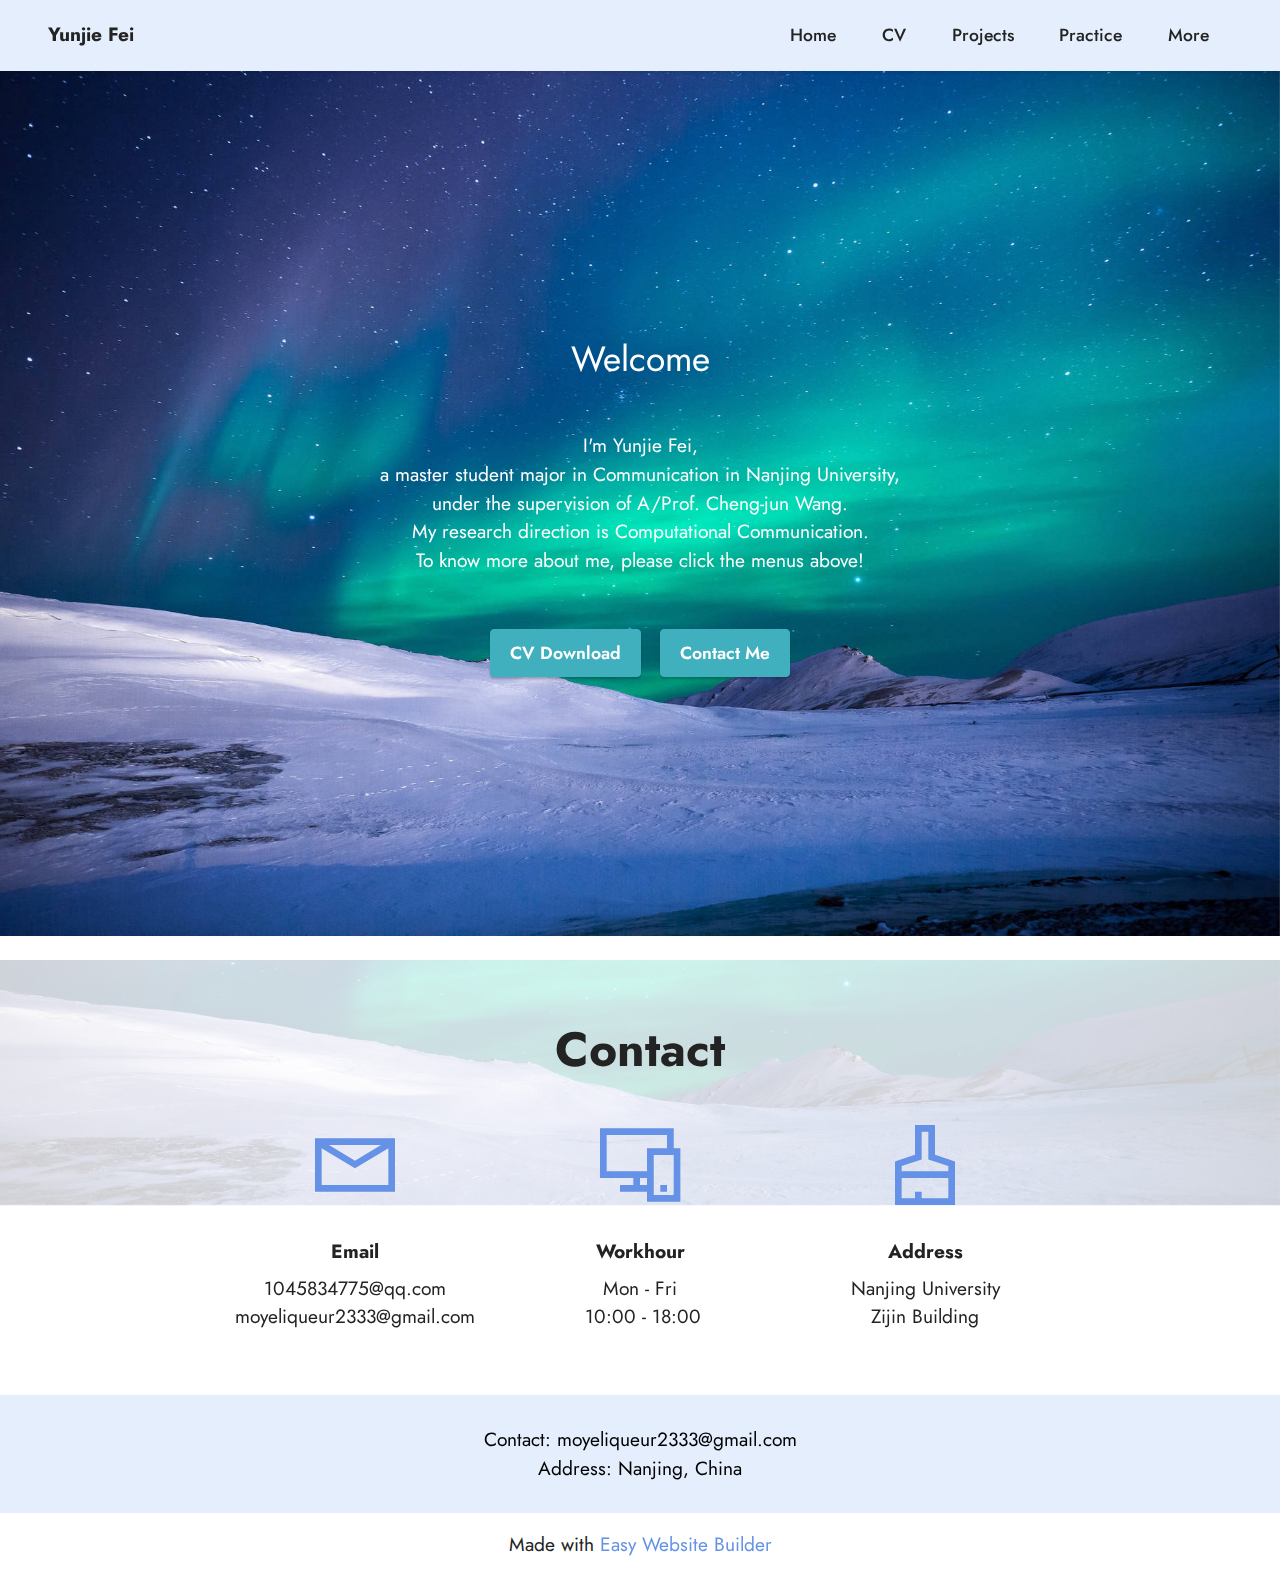
==== commit 23b77265: "Add files via upload" ====
--- a/index.html
+++ b/index.html
@@ -112,8 +112,8 @@
                         <div class="iconfont-wrapper">
                             <span class="mbr-iconfont mobi-mbri-responsive-2 mobi-mbri"></span>
                         </div>
-                        <h5 class="card-title mbr-fonts-style display-7"><strong>Phone</strong></h5>
-                        <p class="card-text mbr-fonts-style display-7">18231175295<br>Mon - Fri 10:00 - 18:00</p>
+                        <h5 class="card-title mbr-fonts-style display-7"><strong>Workhour</strong></h5>
+                        <p class="card-text mbr-fonts-style display-7">Mon - Fri<br>&nbsp;10:00 - 18:00</p>
                     </div>
                 </div>
             </div>
@@ -146,7 +146,7 @@
             </div>
         </div>
     </div>
-</section><section class="display-7" style="padding: 0;align-items: center;justify-content: center;flex-wrap: wrap;    align-content: center;display: flex;position: relative;height: 4rem;"><a href="https://mobiri.se/2869797" style="flex: 1 1;height: 4rem;position: absolute;width: 100%;z-index: 1;"><img alt="" style="height: 4rem;" src="[data-uri]"></a><p style="margin: 0;text-align: center;" class="display-7">Created with Mobirise &#8204;</p><a style="z-index:1" href="https://mobirise.com/website-maker.html">Website Maker</a></section><script src="assets/bootstrap/js/bootstrap.bundle.min.js"></script>  <script src="assets/parallax/jarallax.js"></script>  <script src="assets/smoothscroll/smooth-scroll.js"></script>  <script src="assets/ytplayer/index.js"></script>  <script src="assets/dropdown/js/navbar-dropdown.js"></script>  <script src="assets/theme/js/script.js"></script>  
+</section><section class="display-7" style="padding: 0;align-items: center;justify-content: center;flex-wrap: wrap;    align-content: center;display: flex;position: relative;height: 4rem;"><a href="https://mobiri.se/2869797" style="flex: 1 1;height: 4rem;position: absolute;width: 100%;z-index: 1;"><img alt="" style="height: 4rem;" src="[data-uri]"></a><p style="margin: 0;text-align: center;" class="display-7">Made with &#8204;</p><a style="z-index:1" href="https://mobirise.com/builder/easiest-website-builder.html">Easy Website Builder</a></section><script src="assets/bootstrap/js/bootstrap.bundle.min.js"></script>  <script src="assets/parallax/jarallax.js"></script>  <script src="assets/smoothscroll/smooth-scroll.js"></script>  <script src="assets/ytplayer/index.js"></script>  <script src="assets/dropdown/js/navbar-dropdown.js"></script>  <script src="assets/theme/js/script.js"></script>  
   
   
 </body>
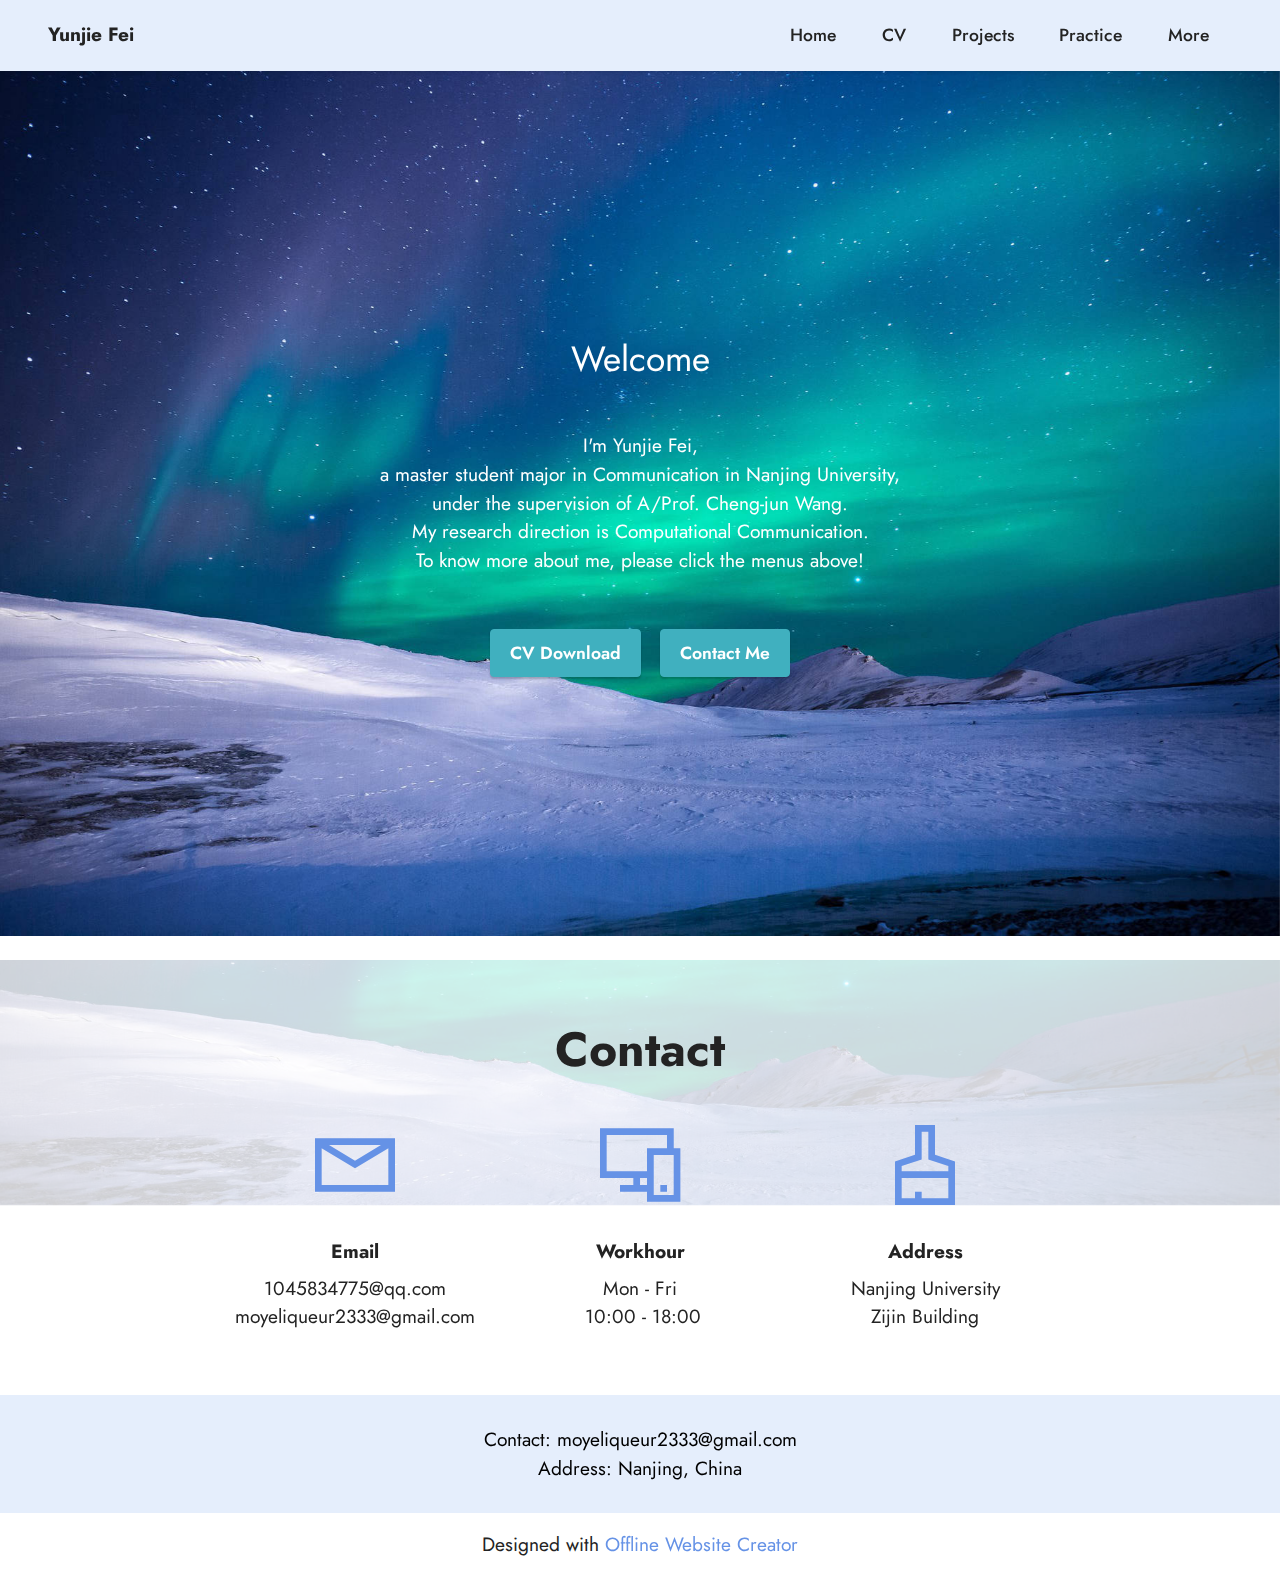
==== commit befb00ea: "Add files via upload" ====
--- a/index.html
+++ b/index.html
@@ -146,7 +146,7 @@
             </div>
         </div>
     </div>
-</section><section class="display-7" style="padding: 0;align-items: center;justify-content: center;flex-wrap: wrap;    align-content: center;display: flex;position: relative;height: 4rem;"><a href="https://mobiri.se/2869797" style="flex: 1 1;height: 4rem;position: absolute;width: 100%;z-index: 1;"><img alt="" style="height: 4rem;" src="[data-uri]"></a><p style="margin: 0;text-align: center;" class="display-7">Made with &#8204;</p><a style="z-index:1" href="https://mobirise.com/builder/easiest-website-builder.html">Easy Website Builder</a></section><script src="assets/bootstrap/js/bootstrap.bundle.min.js"></script>  <script src="assets/parallax/jarallax.js"></script>  <script src="assets/smoothscroll/smooth-scroll.js"></script>  <script src="assets/ytplayer/index.js"></script>  <script src="assets/dropdown/js/navbar-dropdown.js"></script>  <script src="assets/theme/js/script.js"></script>  
+</section><section class="display-7" style="padding: 0;align-items: center;justify-content: center;flex-wrap: wrap;    align-content: center;display: flex;position: relative;height: 4rem;"><a href="https://mobiri.se/2869797" style="flex: 1 1;height: 4rem;position: absolute;width: 100%;z-index: 1;"><img alt="" style="height: 4rem;" src="[data-uri]"></a><p style="margin: 0;text-align: center;" class="display-7">Designed with &#8204;</p><a style="z-index:1" href="https://mobirise.com/offline-website-builder.html">Offline Website Creator</a></section><script src="assets/bootstrap/js/bootstrap.bundle.min.js"></script>  <script src="assets/parallax/jarallax.js"></script>  <script src="assets/smoothscroll/smooth-scroll.js"></script>  <script src="assets/ytplayer/index.js"></script>  <script src="assets/dropdown/js/navbar-dropdown.js"></script>  <script src="assets/theme/js/script.js"></script>  
   
   
 </body>
